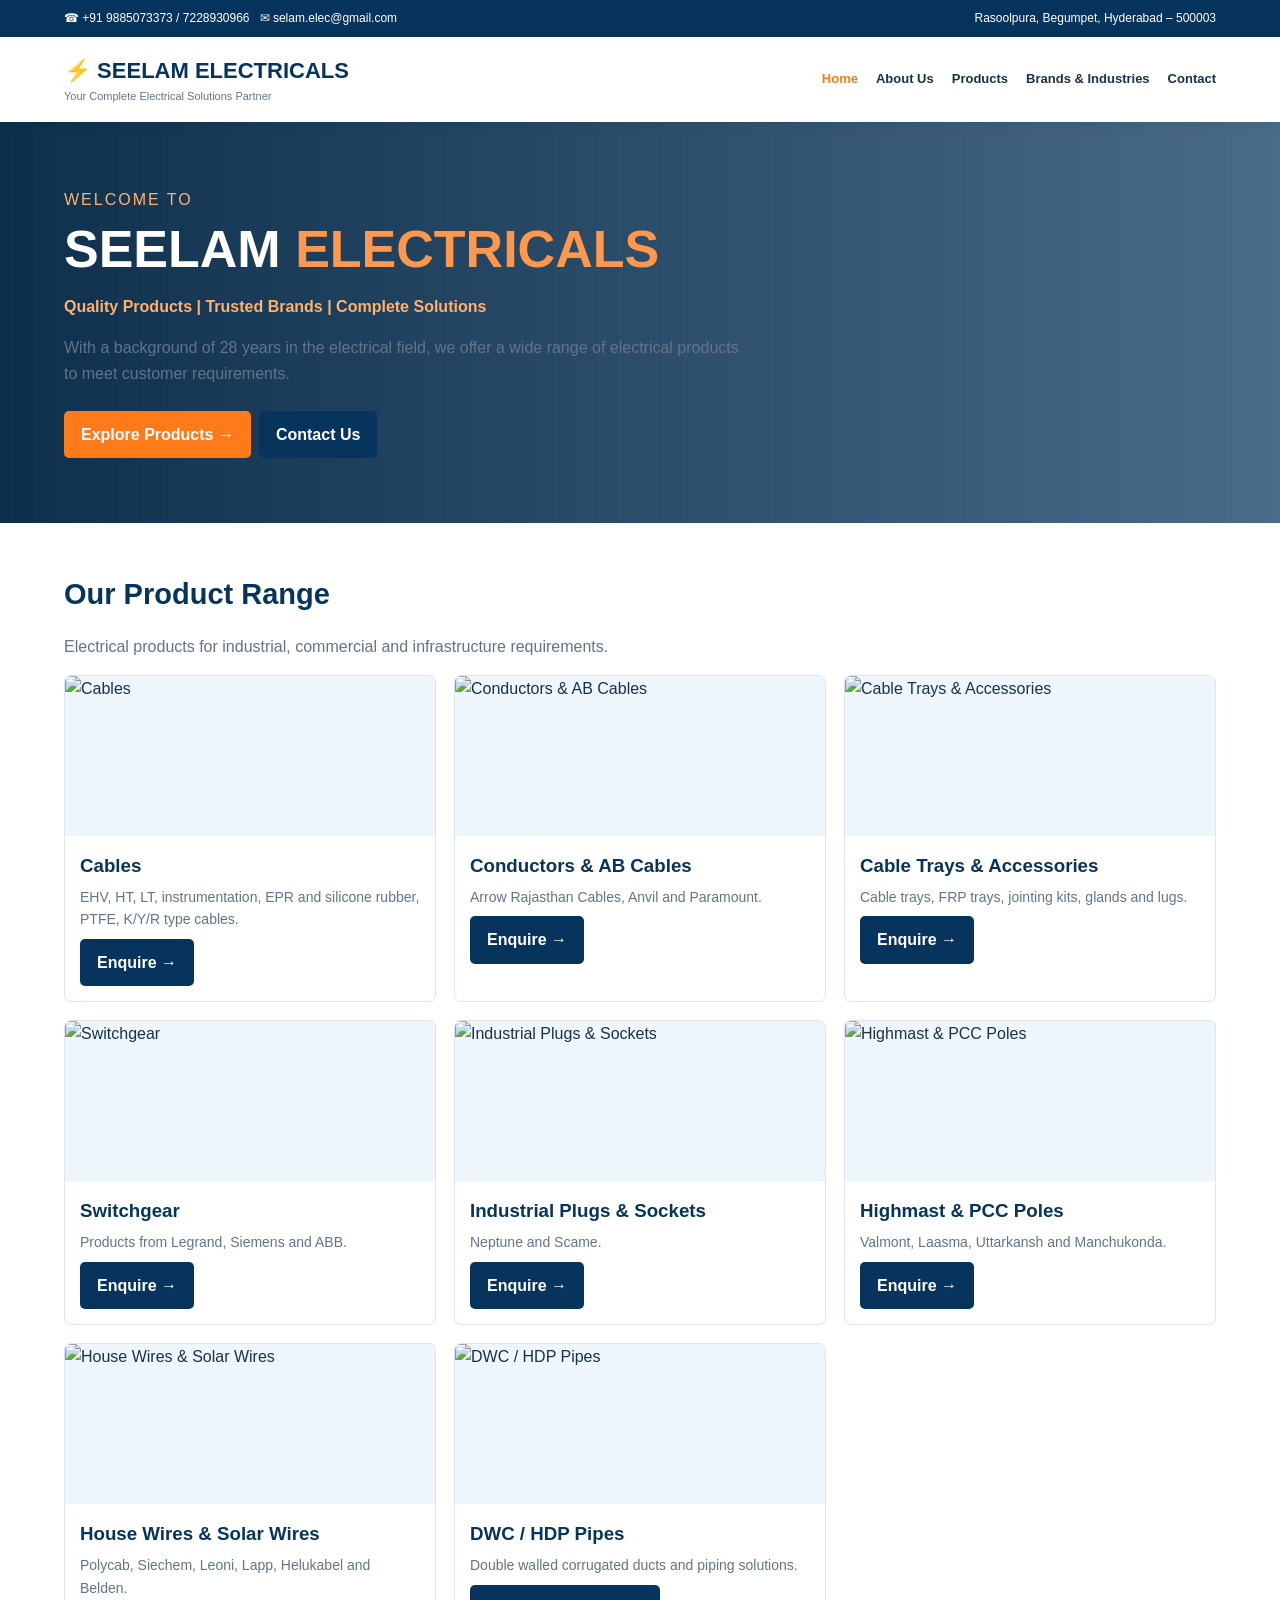
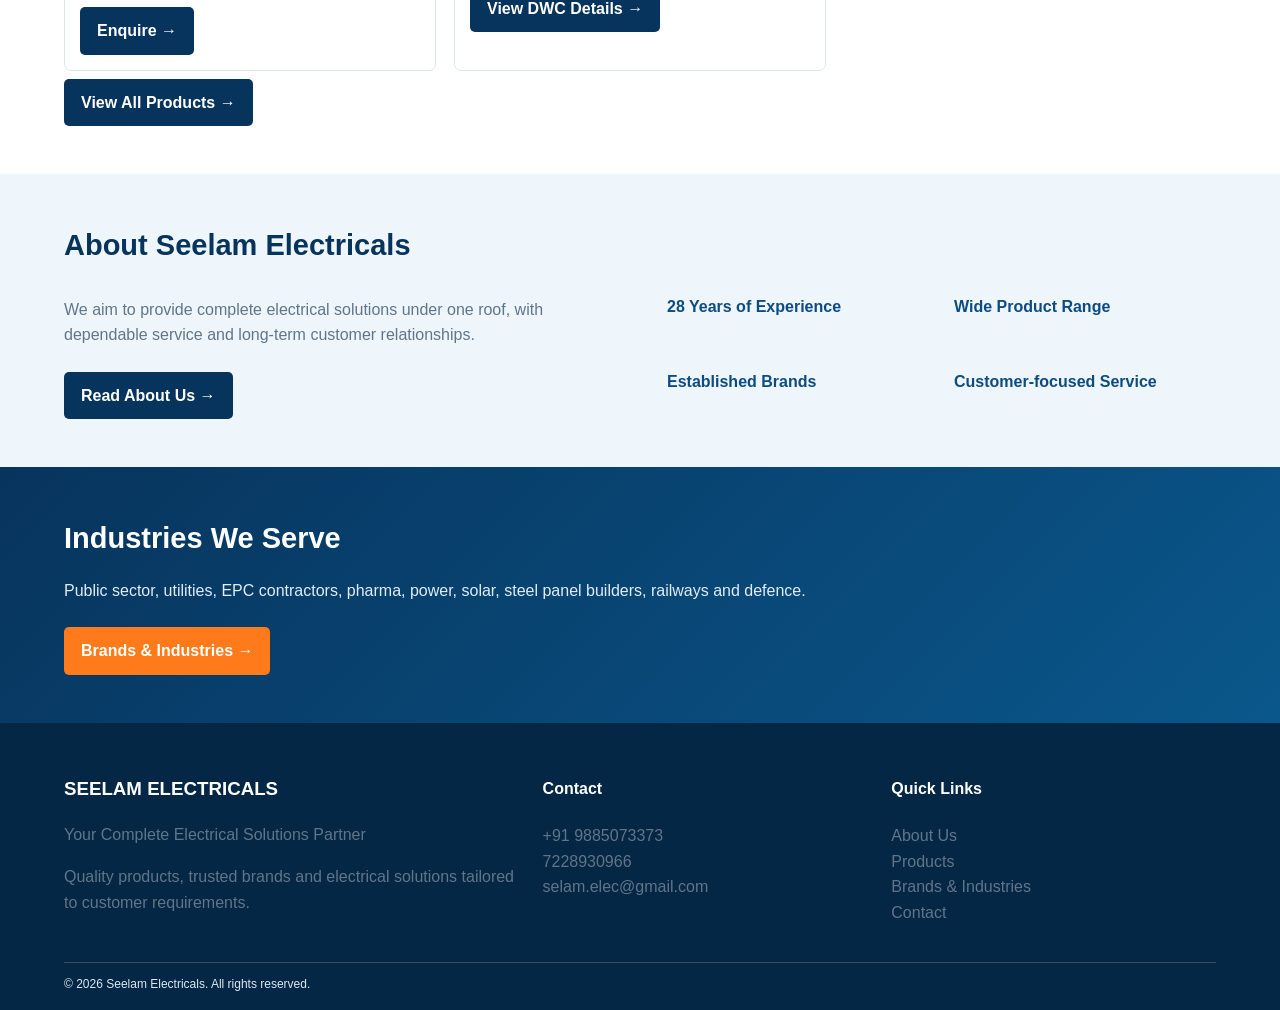
==== index.html @ 723143a2 "Add files via upload" ====
<!doctype html><html lang="en"><head><meta charset="utf-8"><meta name="viewport" content="width=device-width,initial-scale=1"><meta name="description" content="Seelam Electricals Hyderabad electrical products and solutions"><title>Seelam Electricals | Home</title><link rel="stylesheet" href="style.css"></head><body><div class="top"><span>☎ <a href="tel:+919885073373">+91 9885073373</a> / <a href="tel:+917228930966">7228930966</a> &nbsp; ✉ <a href="mailto:selam.elec@gmail.com">selam.elec@gmail.com</a></span><span>Rasoolpura, Begumpet, Hyderabad – 500003</span></div><header class="nav"><a class="logo" href="index.html">⚡ SEELAM ELECTRICALS<small>Your Complete Electrical Solutions Partner</small></a><button class="menu" onclick="document.querySelector('.navlinks').classList.toggle('open')">Menu ☰</button><nav class="navlinks"><a class="active" href="index.html">Home</a><a class="" href="about.html">About Us</a><a class="" href="products.html">Products</a><a class="" href="brands-industries.html">Brands & Industries</a><a class="" href="contact.html">Contact</a></nav></header><main><section class="hero"><div class="eyebrow">Welcome to</div><h1>SEELAM <span>ELECTRICALS</span></h1><p style="color:#ffb16e;font-weight:bold">Quality Products | Trusted Brands | Complete Solutions</p><p>With a background of 28 years in the electrical field, we offer a wide range of electrical products to meet customer requirements.</p><a class="btn" href="products.html">Explore Products →</a><a class="btn blue" href="contact.html">Contact Us</a></section><section><h2>Our Product Range</h2><p>Electrical products for industrial, commercial and infrastructure requirements.</p><div class="grid"><article class="card"><img loading="lazy" src="https://images.unsplash.com/photo-1558618666-fcd25c85cd64?auto=format&fit=crop&w=700&q=80" alt="Cables"><div><h3>Cables</h3><p>EHV, HT, LT, instrumentation, EPR and silicone rubber, PTFE, K/Y/R type cables.</p><a class="btn blue" href="#dwc" >Enquire →</a></div></article><article class="card"><img loading="lazy" src="https://images.unsplash.com/photo-1509391366360-2e959784a276?auto=format&fit=crop&w=700&q=80" alt="Conductors & AB Cables"><div><h3>Conductors & AB Cables</h3><p>Arrow Rajasthan Cables, Anvil and Paramount.</p><a class="btn blue" href="#dwc" >Enquire →</a></div></article><article class="card"><img loading="lazy" src="https://images.unsplash.com/photo-1581092921461-eab62e97a780?auto=format&fit=crop&w=700&q=80" alt="Cable Trays & Accessories"><div><h3>Cable Trays & Accessories</h3><p>Cable trays, FRP trays, jointing kits, glands and lugs.</p><a class="btn blue" href="#dwc" >Enquire →</a></div></article><article class="card"><img loading="lazy" src="https://images.unsplash.com/photo-1581092160562-40aa08e78837?auto=format&fit=crop&w=700&q=80" alt="Switchgear"><div><h3>Switchgear</h3><p>Products from Legrand, Siemens and ABB.</p><a class="btn blue" href="#dwc" >Enquire →</a></div></article><article class="card"><img loading="lazy" src="https://images.unsplash.com/photo-1517420704952-d9f39e95b43e?auto=format&fit=crop&w=700&q=80" alt="Industrial Plugs & Sockets"><div><h3>Industrial Plugs & Sockets</h3><p>Neptune and Scame.</p><a class="btn blue" href="#dwc" >Enquire →</a></div></article><article class="card"><img loading="lazy" src="https://images.unsplash.com/photo-1497435334941-8c899ee9e8e9?auto=format&fit=crop&w=700&q=80" alt="Highmast & PCC Poles"><div><h3>Highmast & PCC Poles</h3><p>Valmont, Laasma, Uttarkansh and Manchukonda.</p><a class="btn blue" href="#dwc" >Enquire →</a></div></article><article class="card"><img loading="lazy" src="https://images.unsplash.com/photo-1558618047-3c8c76ca7d13?auto=format&fit=crop&w=700&q=80" alt="House Wires & Solar Wires"><div><h3>House Wires & Solar Wires</h3><p>Polycab, Siechem, Leoni, Lapp, Helukabel and Belden.</p><a class="btn blue" href="#dwc" >Enquire →</a></div></article><article class="card"><img loading="lazy" src="assets/dwc-pipe-flyer.jpeg" alt="DWC / HDP Pipes"><div><h3>DWC / HDP Pipes</h3><p>Double walled corrugated ducts and piping solutions.</p><a class="btn blue" href="#dwc" >View DWC Details →</a></div></article></div><a class="btn blue" href="products.html">View All Products →</a></section><section class="pale"><h2>About Seelam Electricals</h2><div class="two"><div><p>We aim to provide complete electrical solutions under one roof, with dependable service and long-term customer relationships.</p><a class="btn blue" href="about.html">Read About Us →</a></div><div class="featuregrid"><div class="feature">28 Years of Experience</div><div class="feature">Wide Product Range</div><div class="feature">Established Brands</div><div class="feature">Customer-focused Service</div></div></div></section><section class="dark"><h2>Industries We Serve</h2><p style="color:#e1edf7">Public sector, utilities, EPC contractors, pharma, power, solar, steel panel builders, railways and defence.</p><a class="btn" href="brands-industries.html">Brands & Industries →</a></section></main><footer><div class="footgrid"><div><h3>SEELAM ELECTRICALS</h3><p>Your Complete Electrical Solutions Partner</p><p>Quality products, trusted brands and electrical solutions tailored to customer requirements.</p></div><div><h4>Contact</h4><p><a href="tel:+919885073373">+91 9885073373</a><br><a href="tel:+917228930966">7228930966</a><br><a href="mailto:selam.elec@gmail.com">selam.elec@gmail.com</a></p></div><div><h4>Quick Links</h4><p><a href="about.html">About Us</a><br><a href="products.html">Products</a><br><a href="brands-industries.html">Brands & Industries</a><br><a href="contact.html">Contact</a></p></div></div><div class="copyright">© <span id="year"></span> Seelam Electricals. All rights reserved.</div></footer><script>document.getElementById('year').textContent=new Date().getFullYear();</script></body></html>
---- style.css ----
:root{--navy:#07345d;--blue:#0d4c83;--orange:#ff7a1a;--ink:#17324d;--muted:#61758a;--pale:#eef5fb;--line:#dbe6f0}
*{box-sizing:border-box}html{scroll-behavior:smooth}body{margin:0;font:16px/1.6 Arial,sans-serif;color:var(--ink)}a{color:inherit;text-decoration:none}.top{background:var(--navy);color:white;padding:9px 5%;font-size:12px;display:flex;justify-content:space-between;gap:10px;flex-wrap:wrap}.top a{color:white}.nav{display:flex;align-items:center;justify-content:space-between;gap:20px;padding:16px 5%;position:sticky;top:0;background:white;box-shadow:0 2px 12px #0001;z-index:5}.logo{color:var(--navy);font-size:22px;font-weight:bold}.logo small{display:block;font-size:11px;color:var(--muted);font-weight:normal}.navlinks{display:flex;gap:18px;font-size:13px;font-weight:bold}.navlinks a:hover,.navlinks .active{color:var(--orange)}.menu{display:none}.hero{padding:65px 5%;color:white;background:linear-gradient(90deg,#032744f5,#07345dba),url('https://images.unsplash.com/photo-1473341304170-971ysts?auto=format&fit=crop&w=1600&q=80') center/cover}.hero h1{font-size:clamp(34px,5vw,52px);line-height:1.1;margin:8px 0}.hero h1 span{color:#ff984d}.hero p{max-width:680px}.eyebrow{color:#ffb16e;letter-spacing:2px;text-transform:uppercase}.btn{display:inline-block;background:var(--orange);color:white;padding:11px 17px;border-radius:5px;font-weight:bold;margin:8px 8px 0 0;border:0;cursor:pointer}.btn.blue{background:var(--navy)}section{padding:48px 5%}h2{color:var(--navy);font-size:29px;margin:0 0 12px}.muted,p{color:var(--muted)}.grid{display:grid;grid-template-columns:repeat(3,minmax(0,1fr));gap:18px}.card{border:1px solid var(--line);border-radius:7px;overflow:hidden}.card img{width:100%;height:160px;object-fit:cover;display:block;background:var(--pale)}.card div{padding:15px}.card h3{margin:0 0 5px;color:var(--navy)}.card p{font-size:14px;margin:0}.pale{background:var(--pale)}.brands{display:grid;grid-template-columns:repeat(5,1fr);gap:12px}.chip{background:white;border:1px solid var(--line);padding:15px 7px;text-align:center;font-weight:bold;color:var(--blue);border-radius:5px}.two{display:grid;grid-template-columns:1fr 1fr;gap:28px}.panel{background:var(--pale);padding:24px;border-radius:8px}.featuregrid{display:grid;grid-template-columns:repeat(2,1fr);gap:12px}.feature{padding:13px;background:var(--pale);border-radius:5px;font-weight:bold;color:var(--blue)}.dark{background:linear-gradient(135deg,var(--navy),#0a578b);color:white}.dark h2{color:white}.dark .card{padding:20px;background:#ffffff0b;border-color:#ffffff38}.dark .card h3{color:#ffb16e}.dark .card p{color:#e1edf7}.contact{display:grid;grid-template-columns:1fr 1fr;gap:28px}.contactrow{margin:15px 0}.contactrow strong{display:block;color:var(--navy)}.form{display:grid;gap:12px}.form input,.form textarea{font:inherit;padding:12px;border:1px solid var(--line);border-radius:5px;width:100%}.form textarea{min-height:120px}.flyer{max-width:100%;width:620px;display:block;margin:auto;border:1px solid var(--line)}table{border-collapse:collapse;width:100%}td,th{text-align:left;padding:9px;border-bottom:1px solid var(--line)}th{background:var(--pale);color:var(--navy)}footer{background:#032744;color:#dce8f2;padding:32px 5% 16px}footer h3,footer h4{color:white}footer a:hover{color:#ffb16e}.footgrid{display:grid;grid-template-columns:1.4fr 1fr 1fr;gap:24px}.copyright{border-top:1px solid #ffffff30;margin-top:20px;padding-top:12px;font-size:12px}
@media(max-width:850px){.grid{grid-template-columns:repeat(2,1fr)}.brands{grid-template-columns:repeat(3,1fr)}}
@media(max-width:650px){.nav{flex-wrap:wrap}.menu{display:block;background:var(--navy);color:white;padding:8px;border:0;border-radius:4px}.navlinks{display:none;width:100%;flex-direction:column}.navlinks.open{display:flex}.grid,.two,.contact,.footgrid{grid-template-columns:1fr}.brands{grid-template-columns:repeat(2,1fr)}.hero{padding:45px 5%}section{padding:36px 5%}}
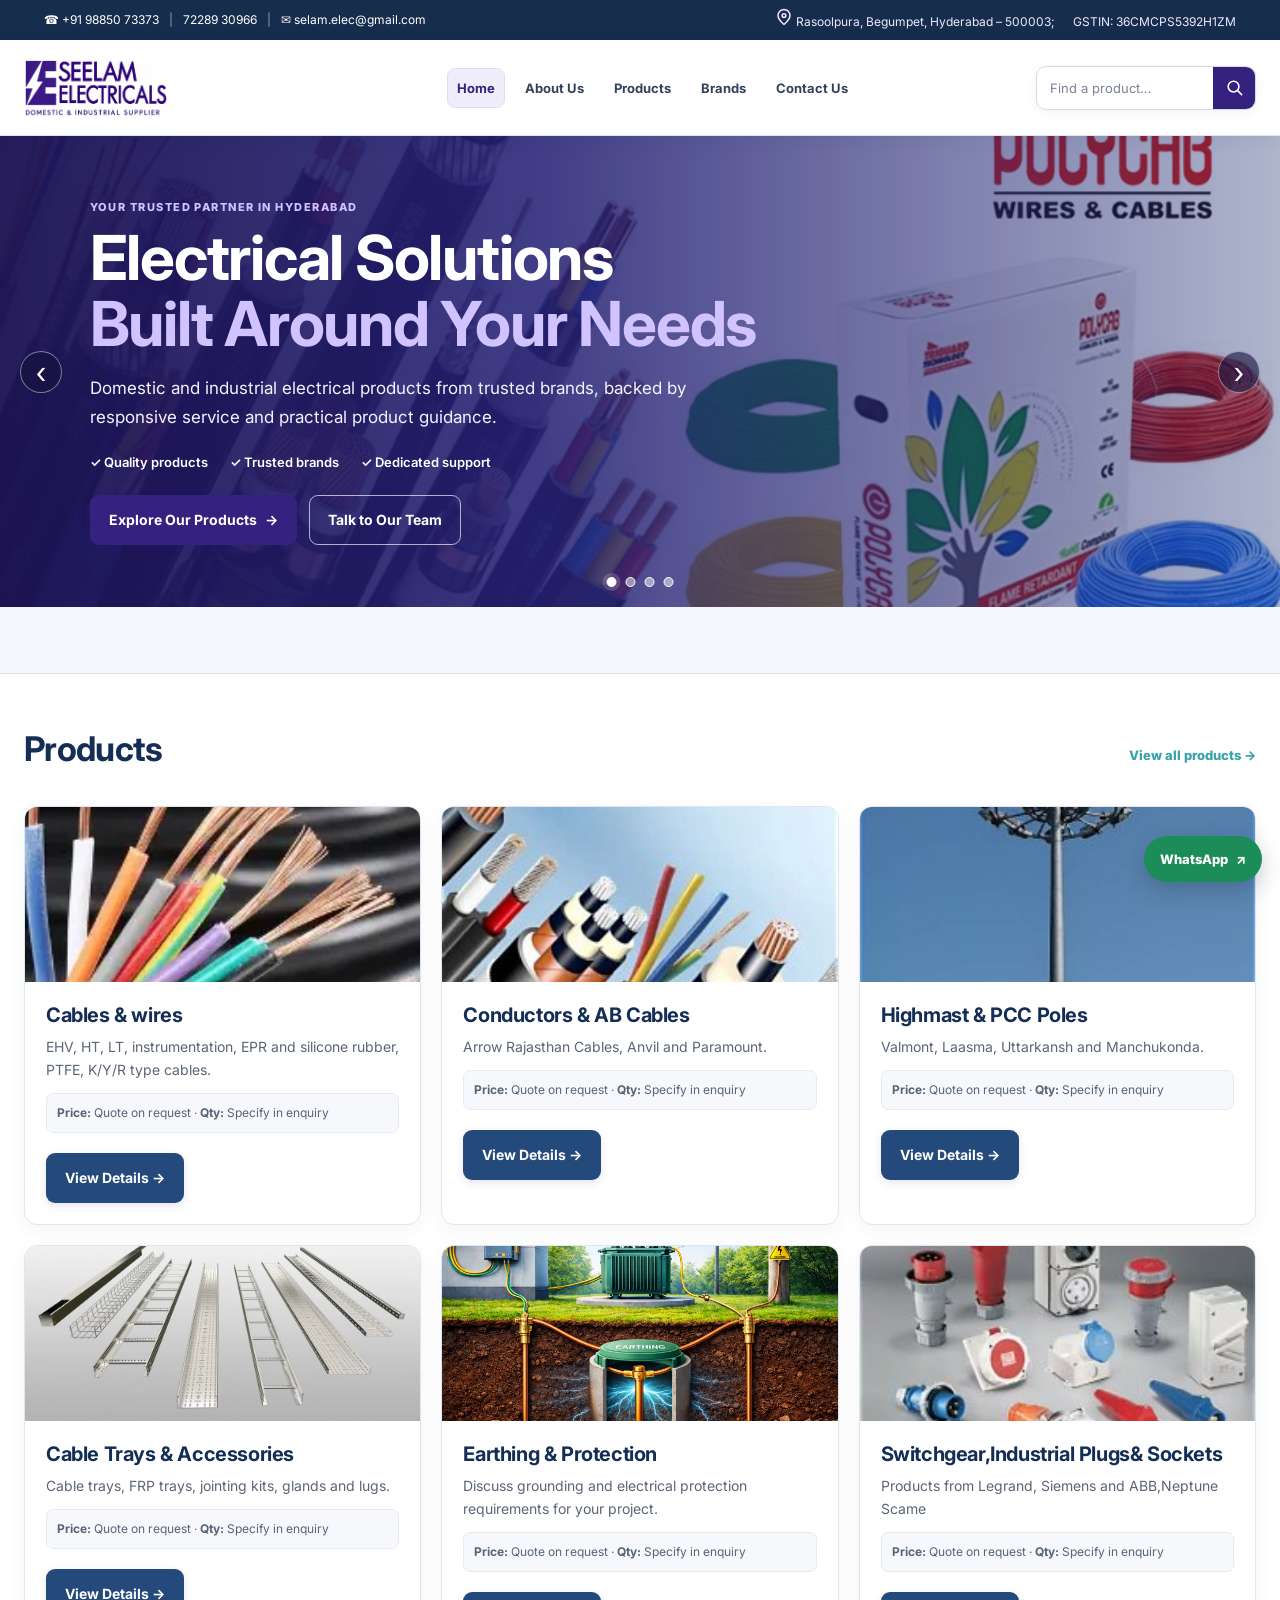
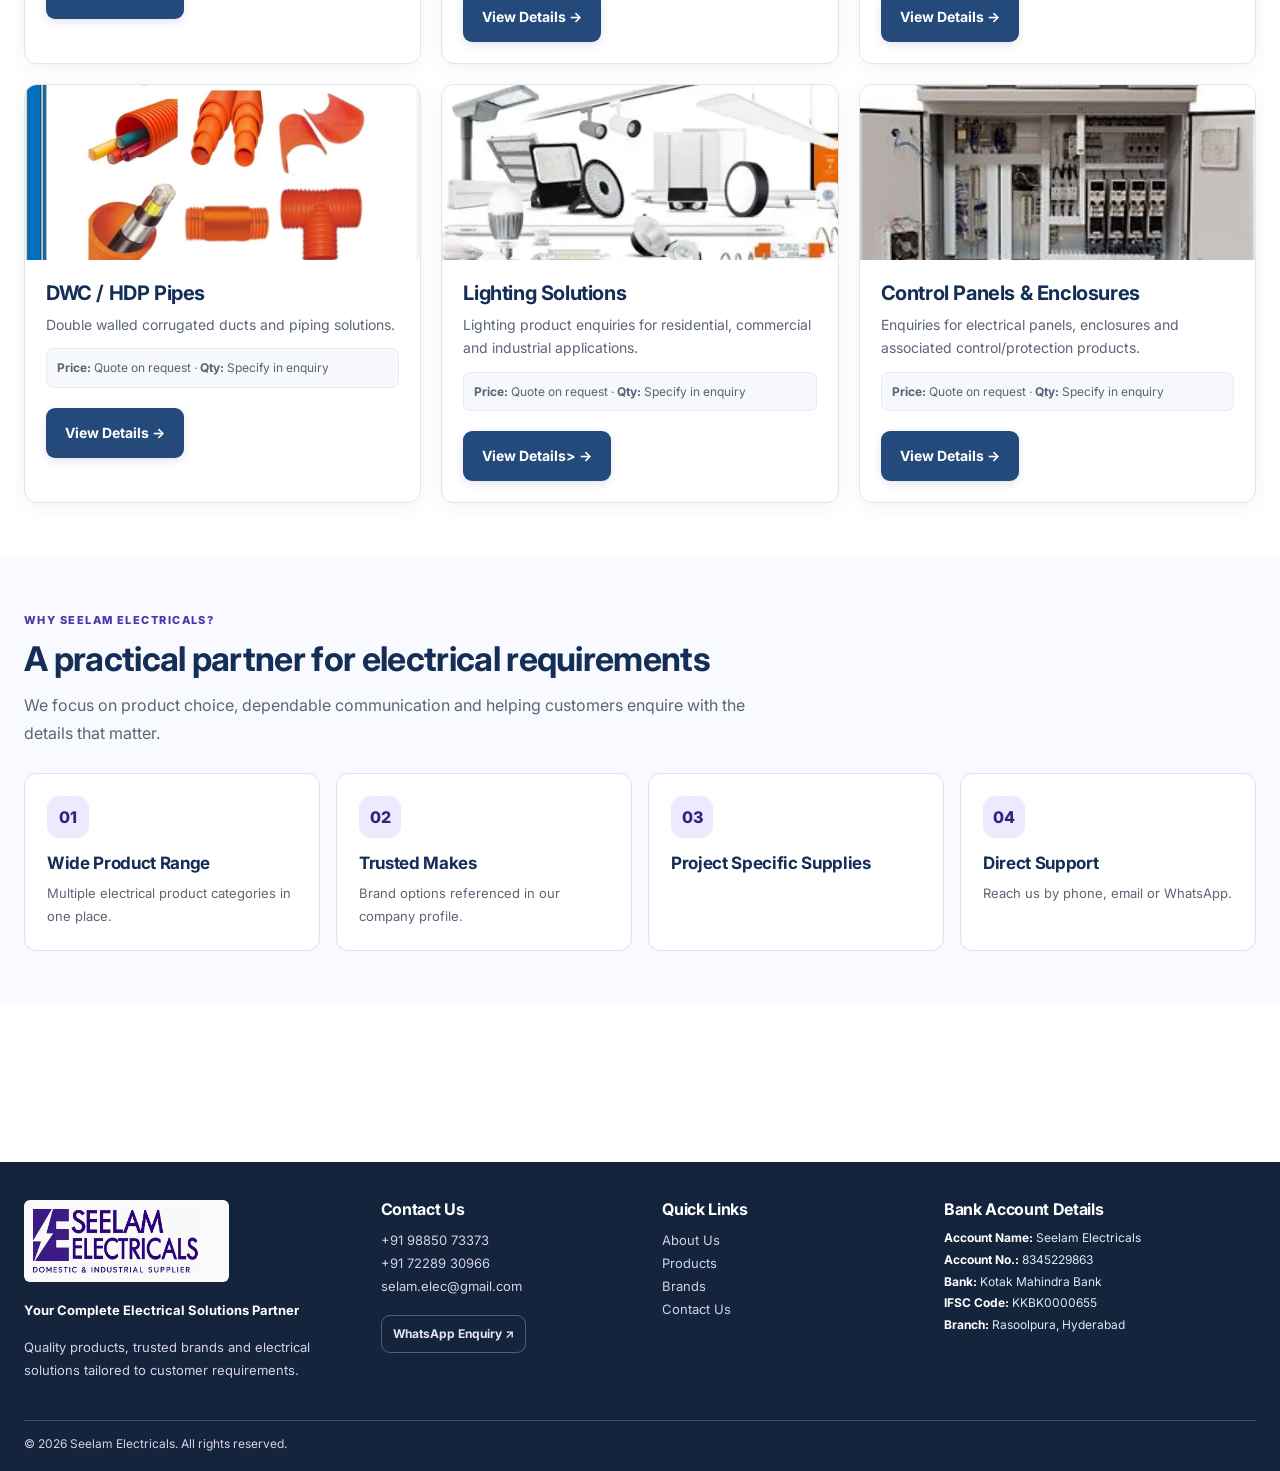
==== commit b90d98aa: "Add files via upload" ====
--- a/index.html
+++ b/index.html
@@ -1 +1,964 @@
-<!doctype html><html lang="en"><head><meta charset="utf-8"><meta name="viewport" content="width=device-width,initial-scale=1"><meta name="description" content="Seelam Electricals Hyderabad electrical products and solutions"><title>Seelam Electricals | Home</title><link rel="stylesheet" href="style.css"></head><body><div class="top"><span>☎ <a href="tel:+919885073373">+91 9885073373</a> / <a href="tel:+917228930966">7228930966</a> &nbsp; ✉ <a href="mailto:selam.elec@gmail.com">selam.elec@gmail.com</a></span><span>Rasoolpura, Begumpet, Hyderabad – 500003</span></div><header class="nav"><a class="logo" href="index.html">⚡ SEELAM ELECTRICALS<small>Your Complete Electrical Solutions Partner</small></a><button class="menu" onclick="document.querySelector('.navlinks').classList.toggle('open')">Menu ☰</button><nav class="navlinks"><a class="active" href="index.html">Home</a><a class="" href="about.html">About Us</a><a class="" href="products.html">Products</a><a class="" href="brands-industries.html">Brands & Industries</a><a class="" href="contact.html">Contact</a></nav></header><main><section class="hero"><div class="eyebrow">Welcome to</div><h1>SEELAM <span>ELECTRICALS</span></h1><p style="color:#ffb16e;font-weight:bold">Quality Products | Trusted Brands | Complete Solutions</p><p>With a background of 28 years in the electrical field, we offer a wide range of electrical products to meet customer requirements.</p><a class="btn" href="products.html">Explore Products →</a><a class="btn blue" href="contact.html">Contact Us</a></section><section><h2>Our Product Range</h2><p>Electrical products for industrial, commercial and infrastructure requirements.</p><div class="grid"><article class="card"><img loading="lazy" src="https://images.unsplash.com/photo-1558618666-fcd25c85cd64?auto=format&fit=crop&w=700&q=80" alt="Cables"><div><h3>Cables</h3><p>EHV, HT, LT, instrumentation, EPR and silicone rubber, PTFE, K/Y/R type cables.</p><a class="btn blue" href="#dwc" >Enquire →</a></div></article><article class="card"><img loading="lazy" src="https://images.unsplash.com/photo-1509391366360-2e959784a276?auto=format&fit=crop&w=700&q=80" alt="Conductors & AB Cables"><div><h3>Conductors & AB Cables</h3><p>Arrow Rajasthan Cables, Anvil and Paramount.</p><a class="btn blue" href="#dwc" >Enquire →</a></div></article><article class="card"><img loading="lazy" src="https://images.unsplash.com/photo-1581092921461-eab62e97a780?auto=format&fit=crop&w=700&q=80" alt="Cable Trays & Accessories"><div><h3>Cable Trays & Accessories</h3><p>Cable trays, FRP trays, jointing kits, glands and lugs.</p><a class="btn blue" href="#dwc" >Enquire →</a></div></article><article class="card"><img loading="lazy" src="https://images.unsplash.com/photo-1581092160562-40aa08e78837?auto=format&fit=crop&w=700&q=80" alt="Switchgear"><div><h3>Switchgear</h3><p>Products from Legrand, Siemens and ABB.</p><a class="btn blue" href="#dwc" >Enquire →</a></div></article><article class="card"><img loading="lazy" src="https://images.unsplash.com/photo-1517420704952-d9f39e95b43e?auto=format&fit=crop&w=700&q=80" alt="Industrial Plugs & Sockets"><div><h3>Industrial Plugs & Sockets</h3><p>Neptune and Scame.</p><a class="btn blue" href="#dwc" >Enquire →</a></div></article><article class="card"><img loading="lazy" src="https://images.unsplash.com/photo-1497435334941-8c899ee9e8e9?auto=format&fit=crop&w=700&q=80" alt="Highmast & PCC Poles"><div><h3>Highmast & PCC Poles</h3><p>Valmont, Laasma, Uttarkansh and Manchukonda.</p><a class="btn blue" href="#dwc" >Enquire →</a></div></article><article class="card"><img loading="lazy" src="https://images.unsplash.com/photo-1558618047-3c8c76ca7d13?auto=format&fit=crop&w=700&q=80" alt="House Wires & Solar Wires"><div><h3>House Wires & Solar Wires</h3><p>Polycab, Siechem, Leoni, Lapp, Helukabel and Belden.</p><a class="btn blue" href="#dwc" >Enquire →</a></div></article><article class="card"><img loading="lazy" src="assets/dwc-pipe-flyer.jpeg" alt="DWC / HDP Pipes"><div><h3>DWC / HDP Pipes</h3><p>Double walled corrugated ducts and piping solutions.</p><a class="btn blue" href="#dwc" >View DWC Details →</a></div></article></div><a class="btn blue" href="products.html">View All Products →</a></section><section class="pale"><h2>About Seelam Electricals</h2><div class="two"><div><p>We aim to provide complete electrical solutions under one roof, with dependable service and long-term customer relationships.</p><a class="btn blue" href="about.html">Read About Us →</a></div><div class="featuregrid"><div class="feature">28 Years of Experience</div><div class="feature">Wide Product Range</div><div class="feature">Established Brands</div><div class="feature">Customer-focused Service</div></div></div></section><section class="dark"><h2>Industries We Serve</h2><p style="color:#e1edf7">Public sector, utilities, EPC contractors, pharma, power, solar, steel panel builders, railways and defence.</p><a class="btn" href="brands-industries.html">Brands & Industries →</a></section></main><footer><div class="footgrid"><div><h3>SEELAM ELECTRICALS</h3><p>Your Complete Electrical Solutions Partner</p><p>Quality products, trusted brands and electrical solutions tailored to customer requirements.</p></div><div><h4>Contact</h4><p><a href="tel:+919885073373">+91 9885073373</a><br><a href="tel:+917228930966">7228930966</a><br><a href="mailto:selam.elec@gmail.com">selam.elec@gmail.com</a></p></div><div><h4>Quick Links</h4><p><a href="about.html">About Us</a><br><a href="products.html">Products</a><br><a href="brands-industries.html">Brands & Industries</a><br><a href="contact.html">Contact</a></p></div></div><div class="copyright">© <span id="year"></span> Seelam Electricals. All rights reserved.</div></footer><script>document.getElementById('year').textContent=new Date().getFullYear();</script></body></html>+
+<!DOCTYPE html>
+<html lang="en">
+<head>
+    <meta charset="utf-8">
+    <meta name="viewport" content="width=device-width, initial-scale=1">
+    <meta name="theme-color" content="#351b87">
+
+    <meta
+        name="description"
+        content="Seelam Electricals in Hyderabad supplies domestic and industrial electrical products, cables, switchgear, DWC ducts and trusted brands."
+    >
+
+    <title>Seelam Electricals | Domestic &amp; Industrial Electrical Solutions</title>
+
+    <link
+        rel="preload"
+        as="image"
+        href="electrical-solutions-hero.png"
+        fetchpriority="high"
+    >
+
+    <link rel="stylesheet" href="style.css">
+</head>
+
+<body>
+    <!-- Top Contact Bar -->
+    <div class="topbar">
+        <div class="topbar-inner">
+            <div class="top-contact">
+                <a
+                    href="tel:+919885073373"
+                    aria-label="Call Seelam Electricals at 9885073373"
+                >
+                    ☎ +91 98850 73373
+                </a>
+
+                <span class="top-separator">|</span>
+
+                <a
+                    href="tel:+917228930966"
+                    aria-label="Call Seelam Electricals at 7228930966"
+                >
+                    72289 30966
+                </a>
+
+                <span class="top-separator">|</span>
+
+                <a href="mailto:selam.elec@gmail.com">
+                    ✉ selam.elec@gmail.com
+                </a>
+            </div>
+
+            <div class="top-location">
+                <svg
+                    xmlns="http://www.w3.org/2000/svg"
+                    width="18"
+                    height="18"
+                    viewBox="0 0 24 24"
+                    fill="none"
+                    stroke="currentColor"
+                    stroke-width="2"
+                    stroke-linecap="round"
+                    stroke-linejoin="round"
+                    aria-hidden="true"
+                >
+                    <path d="M20 10c0 5-8 12-8 12S4 15 4 10a8 8 0 1 1 16 0Z"></path>
+                    <circle cx="12" cy="10" r="2.5"></circle>
+                </svg>
+
+                <span>
+                Rasoolpura, Begumpet, Hyderabad – 500003;&nbsp;&nbsp;&nbsp;&nbsp;&nbsp;&nbsp;GSTIN: 36CMCPS5392H1ZM     
+                
+            </div>
+        </div>
+    </div>
+
+    <!-- Header and Navigation -->
+    <header class="site-header">
+        <a
+            class="logo"
+            href="index.html"
+            aria-label="Seelam Electricals home"
+        >
+            <img
+                src="seelam-electricals-logo.webp"
+                alt="Seelam Electricals — Domestic & Industrial Supplier"
+            >
+        </a>
+
+        <button
+            class="menu-toggle"
+            type="button"
+            aria-expanded="false"
+            aria-controls="primary-nav"
+        >
+            Menu
+            <span aria-hidden="true">☰</span>
+        </button>
+
+        <nav
+            class="navlinks"
+            id="primary-nav"
+            aria-label="Main navigation"
+        >
+            <a
+                href="index.html"
+                data-page="index.html"
+                class="active"
+                aria-current="page"
+            >
+                Home
+            </a>
+            <a href="about.html" data-page="about.html">
+                About Us
+            </a>
+
+            <a href="products.html" data-page="products.html">
+                Products
+            </a>
+
+            <a
+                href="brands-industries.html"
+                data-page="brands-industries.html"
+            >
+                Brands
+            </a>
+
+                     
+
+            <a
+                href="contact.html"
+                data-page="contact.html"
+            
+                >
+                Contact Us
+            </a>
+        </nav>
+
+        <!-- Product Search -->
+        <form
+            class="site-search"
+            action="products.html"
+            method="get"
+            role="search"
+        >
+            <label class="sr-only" for="site-product-search">
+                Search products
+            </label>
+
+            <input
+                id="site-product-search"
+                type="search"
+                name="q"
+                placeholder="Find a product…"
+                autocomplete="off"
+                list="product-search-suggestions"
+                enterkeyhint="search"
+            >
+
+            <button type="submit" aria-label="Search products">
+                <svg
+                    viewBox="0 0 24 24"
+                    aria-hidden="true"
+                    focusable="false"
+                >
+                    <circle cx="10.8" cy="10.8" r="6.8"></circle>
+                    <path d="m16 16 5 5"></path>
+                </svg>
+            </button>
+        </form>
+    </header>
+
+    <!-- Product Search Suggestions -->
+    <datalist id="product-search-suggestions">
+        <option value="Cables and wires">
+        <option value="Conductors and AB cables">
+        <option value="Lugs&Glands">    
+        <option value="Highmast and PCC poles">
+        <option value="Cable trays and accessories">
+        <option value="Earthing Protection/GI">
+        <option value="Fire-survival cables">
+        <option value="Switchgear/Industrial plugs and sockets">
+        <option value="DWC pipes/HDP Pipe and ducts">
+        <option value="Lighting solutions/Flame Proof">
+        
+    </datalist>
+
+    <main>
+        <!-- Hero Carousel -->
+        <section
+            class="home-carousel"
+            aria-label="Featured electrical solutions"
+        >
+            <article
+                class="slide active"
+                style="--slide-image: url('wires-and-cables-polycab.png?auto=format&fit=crop&w=1900&q=85')"
+                aria-hidden="false"
+            >
+                <div class="slide-shade"></div>
+
+                <div class="slide-content">
+                    <span class="eyebrow">
+                        Your trusted partner in Hyderabad
+                    </span>
+
+                    <h1>
+                        Electrical Solutions<br>
+                        <span>Built Around Your Needs</span>
+                    </h1>
+
+                    <p>
+                        Domestic and industrial electrical products from
+                        trusted brands, backed by responsive service and
+                        practical product guidance.
+                    </p>
+
+                    <div class="hero-points">
+                        <span>✓ Quality products</span>
+                        <span>✓ Trusted brands</span>
+                        <span>✓ Dedicated support</span>
+                    </div>
+
+                    <a class="btn" href="products.html">
+                        Explore Our Products
+                        <span aria-hidden="true">→</span>
+                    </a>
+
+                    <a class="btn btn-outline" href="contact.html">
+                        Talk to Our Team
+                    </a>
+                </div>
+            </article>
+
+            <article
+                class="slide"
+                style="--slide-image: url('Power-Cable.png?auto=format&fit=crop&w=1900&q=85')"
+                aria-hidden="true"
+            >
+                <div class="slide-shade"></div>
+
+                <div class="slide-content">
+                    <span class="eyebrow">
+                        Powering projects with the right products
+                    </span>
+
+                    <h2>
+                        From Cables to<br>
+                        <span>Switchgear & Accessories</span>
+                    </h2>
+
+                    <p>
+                        Explore electrical product categories for
+                        contractors, industries, panel builders and
+                        infrastructure requirements.
+                    </p>
+
+                    <div class="hero-points">
+                        <span>✓ Broad product range</span>
+                        <span>✓ Multiple leading makes</span>
+                        <span>✓ Enquiry-led support</span>
+                    </div>
+
+                    <a class="btn" href="products.html">
+                        Browse Product Categories
+                        <span aria-hidden="true">→</span>
+                    </a>
+                </div>
+            </article>
+
+            <article
+                class="slide"
+                style="--slide-image: url('Industrial-Cables.png?auto=format&fit=crop&w=1900&q=85')"
+                aria-hidden="true"
+            >
+                <div class="slide-shade"></div>
+
+                <div class="slide-content">
+                    <span class="eyebrow">
+                        A dependable sourcing partner
+                    </span>
+
+                    <h2>
+                        Electrical Products<br>
+                        <span>For Work That Matters</span>
+                    </h2>
+
+                   
+                    <div class="hero-points">
+                        <span>✓ Product enquiries</span>
+                        <span>✓ Catalogue access</span>
+                        <span>✓ Direct contact</span>
+                    </div>
+
+                    <a class="btn" href="contact.html">
+                        Request an Enquiry
+                        <span aria-hidden="true">→</span>
+                    </a>
+                </div>
+            </article>
+
+            <article
+                class="slide image-slide"            
+                style="--slide-image: url('electrical-solutions-hero.png?auto=format&fit=crop&w=1900&q=85')"
+                aria-hidden="true"
+                aria-label="Electrical solutions from leading brands"
+            >
+                <div class="slide-shade"></div>
+
+                
+            </article>
+
+            <button
+                class="carousel-arrow prev"
+                type="button"
+                aria-label="Previous slide"
+            >
+                ‹
+            </button>
+
+            <button
+                class="carousel-arrow next"
+                type="button"
+                aria-label="Next slide"
+            >
+                ›
+            </button>
+
+            <div
+                class="carousel-dots"
+                role="group"
+                aria-label="Choose a featured slide"
+            >
+                <button
+                    class="dot active"
+                    type="button"
+                    aria-label="Show slide 1"
+                    aria-pressed="true"
+                ></button>
+
+                <button
+                    class="dot"
+                    type="button"
+                    aria-label="Show slide 2"
+                    aria-pressed="false"
+                ></button>
+
+                <button
+                    class="dot"
+                    type="button"
+                    aria-label="Show slide 3"
+                    aria-pressed="false"
+                ></button>
+
+                <button
+                    class="dot"
+                    type="button"
+                    aria-label="Show slide 4"
+                    aria-pressed="false"
+                ></button>
+            </div>
+        </section>
+
+        <!-- Trusted Brands -->
+        <section
+            class="trust-strip"
+            aria-label="Our trusted brands"
+        >
+            <div class="trust-intro">
+                
+            </div>
+        </section>
+
+        <!-- Product Categories -->
+        <section class="home-products">
+            <div class="section-heading">
+                <div>
+                   
+
+                    <h2> Products</h2>
+
+                    
+                </div>
+
+                <a class="text-link" href="products.html">
+                    View all products →
+                </a>
+            </div>
+            <div
+                class="grid searchable-products"
+                id="product-categories">
+        
+        
+            <article
+                    class="card searchable-item"
+                    data-search="cables wires EHV HT LT instrumentation EPR silicone rubber PTFE K Y R type"
+                >
+                    <img
+                        loading="lazy"
+                        src="cable-wire.png"
+                        alt="Cables"
+                    >
+
+                    <div>
+                        <h3>Cables &amp; wires</h3>
+
+                        <p>
+                            EHV, HT, LT, instrumentation, EPR and silicone
+                            rubber, PTFE, K/Y/R type cables.
+                        </p>
+
+                        <p class="price-note">
+                            <strong>Price:</strong> Quote on request ·
+                            <strong>Qty:</strong> Specify in enquiry
+                        </p>
+
+                        <a
+                            class="btn blue"
+                            href="products.html"
+                        >
+                            View Details →
+                        </a>
+                    </div>
+                </article>
+
+                <article
+                    class="card searchable-item"
+                    data-search="conductors AB cables arrow rajasthan anvil paramount"
+                >
+                    <img
+                        loading="lazy"
+                        src="conductor-abcable.png"
+                        alt="Conductors & AB Cables"
+                    >
+
+                    <div>
+                        <h3>Conductors & AB Cables</h3>
+
+                        <p>
+                            Arrow Rajasthan Cables, Anvil and Paramount.
+                        </p>
+
+                        <p class="price-note">
+                            <strong>Price:</strong> Quote on request ·
+                            <strong>Qty:</strong> Specify in enquiry
+                        </p>
+
+                        <a
+                            class="btn blue"
+                            href="products.html"
+                        >
+                            View Details →
+                        </a>
+                    </div>
+                </article>
+                <article
+                    class="card searchable-item"
+                    data-search="highmast PCC poles Valmont Laasma Uttarkansh Manchukonda"
+                >
+                    <img
+                        loading="lazy"
+                        src="highmast.png"
+                        alt="Highmast & PCC Poles"
+                    >
+
+                    <div>
+                        <h3>Highmast & PCC Poles</h3>
+
+                        <p>
+                            Valmont, Laasma, Uttarkansh and Manchukonda.
+                        </p>
+
+                        <p class="price-note">
+                            <strong>Price:</strong> Quote on request ·
+                            <strong>Qty:</strong> Specify in enquiry
+                        </p>
+
+                        <a
+                            class="btn blue"
+                            href="products.html"
+                        >
+                            View Details →
+                        </a>
+                    </div>
+                </article>
+                <article
+                    class="card searchable-item"
+                    data-search="cable trays accessories FRP jointing kits glands lugs"
+                >
+                    <img
+                        loading="lazy"
+                        src="cable-tray.png"
+                        alt="Cable Trays & Accessories"
+                    >
+
+                    <div>
+                        <h3>Cable Trays & Accessories</h3>
+
+                        <p>
+                            Cable trays, FRP trays, jointing kits,
+                            glands and lugs.
+                        </p>
+
+                        <p class="price-note">
+                            <strong>Price:</strong> Quote on request ·
+                            <strong>Qty:</strong> Specify in enquiry
+                        </p>
+
+                        <a
+                            class="btn blue"
+                            href="products.html"
+                        >
+                            View Details →
+                        </a>
+                    </div>
+                </article>
+                <article
+                    class="card searchable-item"
+                    data-search="earthing grounding lightning protection electrical accessories"
+                     >
+                      <img
+                        loading="lazy"
+                        src="Earthing.png"
+                        alt="Earthing"
+                        >
+                       
+                    <div>
+                        <h3>Earthing & Protection</h3>
+
+                        <p>
+                            Discuss grounding and electrical protection
+                            requirements for your project.
+                        </p>
+
+                        <p class="price-note">
+                            <strong>Price:</strong> Quote on request ·
+                            <strong>Qty:</strong> Specify in enquiry
+                        </p>
+
+                        <a
+                            class="btn blue"
+                            href="products.html?product=Earthing%20%26%20Protection"
+                        >
+                            View Details →
+                        </a>
+                    </div>
+                </article>
+
+                <article
+                    class="card searchable-item"
+                    data-search="switchgear legrand siemens ABB control protection"
+                >
+                    <img
+                        loading="lazy"
+                        src="industrialplug.png"
+                        alt="Switchgear"
+                    >
+
+                    <div>
+                        <h3>Switchgear,Industrial Plugs&amp; Sockets</h3>
+
+                        <p>
+                            Products from Legrand, Siemens and ABB,Neptune Scame
+                        </p>
+
+                        <p class="price-note">
+                            <strong>Price:</strong> Quote on request ·
+                            <strong>Qty:</strong> Specify in enquiry
+                        </p>
+
+                        <a
+                            class="btn blue"
+                            href="products.html?product=Switchgear"
+                        >
+                            View Details →
+                        </a>
+                    </div>
+                </article>
+                
+                <article
+                    class="card searchable-item"
+                    data-search="DWC HDP pipes ducts double walled corrugated"
+                >
+                    <img
+                        loading="lazy"
+                        src="dwc-pipe-flyer.webp"
+                        alt="DWC / HDP Pipes"
+                    >
+
+                    <div>
+                        <h3>DWC / HDP Pipes</h3>
+
+                        <p>
+                            Double walled corrugated ducts and piping
+                            solutions.
+                        </p>
+                        <p class="price-note">
+                            <strong>Price:</strong> Quote on request ·
+                            <strong>Qty:</strong> Specify in enquiry
+                        </p>
+                        <a class="btn blue" href="products.html">
+                            View Details →
+                        </a>
+                    </div>
+                </article>
+
+                <article
+                    class="card searchable-item"
+                    data-search="lighting solutions lamps LED lighting commercial residential industrial"
+                >
+                    <img
+                        loading="lazy"
+                        src="lighting.png"
+                        alt="Lighting Solutions"
+                    >
+
+                    <div>
+                        <h3>Lighting Solutions</h3>
+
+                        <p>
+                            Lighting product enquiries for residential,
+                            commercial and industrial applications.
+                        </p>
+
+                        <p class="price-note">
+                            <strong>Price:</strong> Quote on request ·
+                            <strong>Qty:</strong> Specify in enquiry
+                        </p>
+
+                        <a
+                            class="btn blue"
+                            href="products.html?product=Lighting%20Solutions"
+                        >
+                            View Details> →
+                        </a>
+                    </div>
+                </article>
+
+                <article
+                    class="card searchable-item"
+                    data-search="control panels electrical panels enclosure protection automation"
+                >
+                  <img
+                        loading="lazy"
+                        src="controlpanel.png"
+                        alt="Control panels"
+                    > 
+
+                    <div>
+                        <h3>Control Panels & Enclosures</h3>
+
+                        <p>
+                            Enquiries for electrical panels, enclosures
+                            and associated control/protection products.
+                        </p>
+
+                        <p class="price-note">
+                            <strong>Price:</strong> Quote on request ·
+                            <strong>Qty:</strong> Specify in enquiry
+                        </p>
+
+                        <a
+                            class="btn blue"
+                            href="products.html?product=Control%20Panels%20%26%20Enclosures"
+                        >
+                            View Details →
+                        </a>
+                    </div>
+                </article>
+
+            </div>
+        </section>
+
+        <!-- Why Choose Us -->
+        <section class="why-section">
+            <div class="why-heading">
+                <span class="eyebrow">Why Seelam Electricals?</span>
+
+                <h2>
+                    A practical partner for electrical requirements
+                </h2>
+
+                <p>
+                    We focus on product choice, dependable communication
+                    and helping customers enquire with the details that
+                    matter.
+                </p>
+            </div>
+
+            <div class="why-grid">
+                <article>
+                    <span class="why-icon">01</span>
+
+                    <h3>Wide Product Range</h3>
+
+                    <p>
+                        Multiple electrical product categories in one place.
+                    </p>
+                </article>
+
+                <article>
+                    <span class="why-icon">02</span>
+
+                    <h3>Trusted Makes</h3>
+
+                    <p>
+                        Brand options referenced in our company profile.
+                    </p>
+                </article>
+
+                <article>
+                    <span class="why-icon">03</span>
+
+                    <h3>Project Specific Supplies</h3>
+
+                    
+                </article>
+
+                <article>
+                    <span class="why-icon">04</span>
+
+                    <h3>Direct Support</h3>
+
+                    <p>
+                        Reach us by phone, email or WhatsApp.
+                    </p>
+                </article>
+            </div>
+        </section>
+
+        <!-- Call to Action -->
+        <section class="home-cta">
+            <div>
+                
+
+                <h2>
+                    Let's discuss your electrical requirements.
+                </h2>
+
+                
+           
+        </section>
+    </main>
+
+    <!-- Footer -->
+    <footer class="site-footer">
+        <div class="footgrid">
+            <div class="footer-brand">
+                <a
+                    href="index.html"
+                    aria-label="Seelam Electricals home"
+                >
+                    <img
+                        src="seelam-electricals-logo.webp"
+                        alt="Seelam Electricals"
+                    >
+                </a>
+
+                <p class="footer-tagline">
+                    Your Complete Electrical Solutions Partner
+                </p>
+
+                <p>
+                    Quality products, trusted brands and electrical
+                    solutions tailored to customer requirements.
+                </p>
+            </div>
+
+            <div>
+                <h4>Contact Us</h4>
+
+                <p>
+                    <a href="tel:+919885073373">
+                        +91 98850 73373
+                    </a>
+                    <br>
+
+                    <a href="tel:+917228930966">
+                        +91 72289 30966
+                    </a>
+                    <br>
+
+                    <a href="mailto:selam.elec@gmail.com">
+                        selam.elec@gmail.com
+                    </a>
+                </p>
+
+                <a
+                    class="footer-cta"
+                    href="https://wa.me/919885073373?text=Hello%20Seelam%20Electricals%2C%20I%20would%20like%20to%20make%20an%20enquiry."
+                    target="_blank"
+                    rel="noopener"
+                >
+                    WhatsApp Enquiry ↗
+                </a>
+            </div>
+
+            <div>
+                <h4>Quick Links</h4>
+
+                <p>
+                    <a href="about.html">About Us</a>
+                    <br>
+
+                    <a href="products.html">Products</a>
+                    <br>
+
+                    <a href="brands-industries.html">Brands</a>
+                    <br>
+
+                    
+                    <a href="contact.html">Contact Us</a>
+                </p>
+            </div>
+
+            <div class="bank-details">
+                <h4>Bank Account Details</h4>
+
+                <p>
+                    <strong>Account Name:</strong> Seelam Electricals
+                    <br>
+
+                    <strong>Account No.:</strong> 8345229863
+                    <br>
+
+                    <strong>Bank:</strong> Kotak Mahindra Bank
+                    <br>
+
+                    <strong>IFSC Code:</strong> KKBK0000655
+                    <br>
+
+                    <strong>Branch:</strong> Rasoolpura, Hyderabad
+                </p>
+            </div>
+        </div>
+
+        <div class="copyright">
+            © <span id="year"></span> Seelam Electricals. All rights reserved.
+        </div>
+    </footer>
+
+    <!-- Floating WhatsApp Button -->
+    <a
+        class="floating-whatsapp"
+        href="https://wa.me/919885073373?text=Hello%20Seelam%20Electricals%2C%20I%20have%20a%20product%20enquiry."
+        target="_blank"
+        rel="noopener"
+        aria-label="Chat with Seelam Electricals on WhatsApp"
+    >
+        WhatsApp
+        <span aria-hidden="true">↗</span>
+    </a>
+
+    <!-- Navigation and Footer Script -->
+    <script>
+        document.getElementById('year').textContent =
+            new Date().getFullYear();
+
+        const menuToggle = document.querySelector('.menu-toggle');
+        const nav = document.querySelector('.navlinks');
+
+        if (menuToggle && nav) {
+            menuToggle.addEventListener('click', () => {
+                const open = nav.classList.toggle('open');
+
+                menuToggle.setAttribute(
+                    'aria-expanded',
+                    String(open)
+                );
+            });
+        }
+    </script>
+
+    <!-- Hero Carousel Script -->
+    <script>
+        (() => {
+            const slides = [...document.querySelectorAll('.slide')];
+            const dots = [...document.querySelectorAll('.dot')];
+
+            if (!slides.length || !dots.length) {
+                return;
+            }
+
+            let current = 0;
+            let timer;
+
+            function show(index) {
+                current = (index + slides.length) % slides.length;
+
+                slides.forEach((slide, number) => {
+                    slide.classList.toggle(
+                        'active',
+                        number === current
+                    );
+
+                    slide.setAttribute(
+                        'aria-hidden',
+                        String(number !== current)
+                    );
+                });
+
+                dots.forEach((dot, number) => {
+                    dot.classList.toggle(
+                        'active',
+                        number === current
+                    );
+
+                    dot.setAttribute(
+                        'aria-pressed',
+                        String(number === current)
+                    );
+                });
+            }
+
+            function restart() {
+                clearInterval(timer);
+
+                timer = setInterval(() => {
+                    show(current + 1);
+                }, 6500);
+            }
+
+            document
+                .querySelector('.prev')
+                ?.addEventListener('click', () => {
+                    show(current - 1);
+                    restart();
+                });
+
+            document
+                .querySelector('.next')
+                ?.addEventListener('click', () => {
+                    show(current + 1);
+                    restart();
+                });
+
+            dots.forEach((dot, index) => {
+                dot.addEventListener('click', () => {
+                    show(index);
+                    restart();
+                });
+            });
+
+            const carousel = document.querySelector('.home-carousel');
+
+            if (carousel) {
+                carousel.addEventListener('mouseenter', () => {
+                    clearInterval(timer);
+                });
+
+                carousel.addEventListener('mouseleave', restart);
+
+                carousel.addEventListener('focusin', () => {
+                    clearInterval(timer);
+                });
+
+                carousel.addEventListener('focusout', restart);
+            }
+
+            restart();
+        })();
+    </script>
+</body>
+</html>
--- a/style.css
+++ b/style.css
@@ -1,5 +1,2327 @@
-
-:root{--navy:#07345d;--blue:#0d4c83;--orange:#ff7a1a;--ink:#17324d;--muted:#61758a;--pale:#eef5fb;--line:#dbe6f0}
-*{box-sizing:border-box}html{scroll-behavior:smooth}body{margin:0;font:16px/1.6 Arial,sans-serif;color:var(--ink)}a{color:inherit;text-decoration:none}.top{background:var(--navy);color:white;padding:9px 5%;font-size:12px;display:flex;justify-content:space-between;gap:10px;flex-wrap:wrap}.top a{color:white}.nav{display:flex;align-items:center;justify-content:space-between;gap:20px;padding:16px 5%;position:sticky;top:0;background:white;box-shadow:0 2px 12px #0001;z-index:5}.logo{color:var(--navy);font-size:22px;font-weight:bold}.logo small{display:block;font-size:11px;color:var(--muted);font-weight:normal}.navlinks{display:flex;gap:18px;font-size:13px;font-weight:bold}.navlinks a:hover,.navlinks .active{color:var(--orange)}.menu{display:none}.hero{padding:65px 5%;color:white;background:linear-gradient(90deg,#032744f5,#07345dba),url('https://images.unsplash.com/photo-1473341304170-971ysts?auto=format&fit=crop&w=1600&q=80') center/cover}.hero h1{font-size:clamp(34px,5vw,52px);line-height:1.1;margin:8px 0}.hero h1 span{color:#ff984d}.hero p{max-width:680px}.eyebrow{color:#ffb16e;letter-spacing:2px;text-transform:uppercase}.btn{display:inline-block;background:var(--orange);color:white;padding:11px 17px;border-radius:5px;font-weight:bold;margin:8px 8px 0 0;border:0;cursor:pointer}.btn.blue{background:var(--navy)}section{padding:48px 5%}h2{color:var(--navy);font-size:29px;margin:0 0 12px}.muted,p{color:var(--muted)}.grid{display:grid;grid-template-columns:repeat(3,minmax(0,1fr));gap:18px}.card{border:1px solid var(--line);border-radius:7px;overflow:hidden}.card img{width:100%;height:160px;object-fit:cover;display:block;background:var(--pale)}.card div{padding:15px}.card h3{margin:0 0 5px;color:var(--navy)}.card p{font-size:14px;margin:0}.pale{background:var(--pale)}.brands{display:grid;grid-template-columns:repeat(5,1fr);gap:12px}.chip{background:white;border:1px solid var(--line);padding:15px 7px;text-align:center;font-weight:bold;color:var(--blue);border-radius:5px}.two{display:grid;grid-template-columns:1fr 1fr;gap:28px}.panel{background:var(--pale);padding:24px;border-radius:8px}.featuregrid{display:grid;grid-template-columns:repeat(2,1fr);gap:12px}.feature{padding:13px;background:var(--pale);border-radius:5px;font-weight:bold;color:var(--blue)}.dark{background:linear-gradient(135deg,var(--navy),#0a578b);color:white}.dark h2{color:white}.dark .card{padding:20px;background:#ffffff0b;border-color:#ffffff38}.dark .card h3{color:#ffb16e}.dark .card p{color:#e1edf7}.contact{display:grid;grid-template-columns:1fr 1fr;gap:28px}.contactrow{margin:15px 0}.contactrow strong{display:block;color:var(--navy)}.form{display:grid;gap:12px}.form input,.form textarea{font:inherit;padding:12px;border:1px solid var(--line);border-radius:5px;width:100%}.form textarea{min-height:120px}.flyer{max-width:100%;width:620px;display:block;margin:auto;border:1px solid var(--line)}table{border-collapse:collapse;width:100%}td,th{text-align:left;padding:9px;border-bottom:1px solid var(--line)}th{background:var(--pale);color:var(--navy)}footer{background:#032744;color:#dce8f2;padding:32px 5% 16px}footer h3,footer h4{color:white}footer a:hover{color:#ffb16e}.footgrid{display:grid;grid-template-columns:1.4fr 1fr 1fr;gap:24px}.copyright{border-top:1px solid #ffffff30;margin-top:20px;padding-top:12px;font-size:12px}
-@media(max-width:850px){.grid{grid-template-columns:repeat(2,1fr)}.brands{grid-template-columns:repeat(3,1fr)}}
-@media(max-width:650px){.nav{flex-wrap:wrap}.menu{display:block;background:var(--navy);color:white;padding:8px;border:0;border-radius:4px}.navlinks{display:none;width:100%;flex-direction:column}.navlinks.open{display:flex}.grid,.two,.contact,.footgrid{grid-template-columns:1fr}.brands{grid-template-columns:repeat(2,1fr)}.hero{padding:45px 5%}section{padding:36px 5%}}
+@import url('https://fonts.googleapis.com/css2?family=Inter:wght@400;500;600;700;800&display=swap');
+
+:root {
+    --purple: #35227f;
+    --purple2: #36a4a8;
+    --navy: #142e55;
+    --blue: #234b82;
+    --ink: #1b2434;
+    --muted: #5b6575;
+    --pale: #f3f6fb;
+    --pale2: #f8faff;
+    --line: #dce3ee;
+    --white: #fff;
+    --shadow: 0 14px 34px rgba(21, 39, 73, 0.09);
+    --radius: 14px;
+    --content: 1240px;
+    --accent: #d9a441;
+}
+
+* {
+    box-sizing: border-box;
+}
+
+html {
+    scroll-behavior: smooth;
+    scroll-padding-top: 150px;
+}
+
+body {
+    margin: 0;
+    color: var(--ink);
+    background: #fff;
+    font: 16px/1.7 Inter, "Segoe UI", Arial, sans-serif;
+    -webkit-font-smoothing: antialiased;
+}
+
+img {
+    max-width: 100%;
+}
+
+a {
+    color: inherit;
+    text-decoration: none;
+}
+
+button,
+input,
+textarea {
+    font: inherit;
+}
+
+button,
+a,
+input,
+textarea {
+    outline-offset: 3px;
+}
+
+a:focus-visible,
+button:focus-visible,
+input:focus-visible,
+textarea:focus-visible {
+    outline: 3px solid #9b8be6;
+}
+
+p {
+    color: var(--muted);
+    margin: 0 0 14px;
+    line-height: 1.75;
+}
+
+h1,
+h2,
+h3,
+h4 {
+    margin-top: 0;
+    line-height: 1.22;
+    letter-spacing: -0.02em;
+}
+
+h2 {
+    color: var(--navy);
+    font-size: clamp(25px, 3vw, 34px);
+    margin-bottom: 12px;
+}
+
+h3 {
+    color: var(--navy);
+    font-size: 20px;
+    margin-bottom: 8px;
+}
+
+h4 {
+    margin-bottom: 10px;
+}
+
+.sr-only {
+    position: absolute !important;
+    width: 1px;
+    height: 1px;
+    padding: 0;
+    margin: -1px;
+    overflow: hidden;
+    clip: rect(0, 0, 0, 0);
+    white-space: nowrap;
+    border: 0;
+}
+
+/* Top information bar */
+
+.topbar {
+    background: #172d4d;
+    color: #fff;
+    font-size: 12px;
+}
+
+.topbar-inner {
+    max-width: var(--content);
+    margin: auto;
+    padding: 8px 24px;
+    display: flex;
+    justify-content: space-between;
+    gap: 10px;
+    align-items: center;
+}
+
+.top-contact {
+    display: flex;
+    gap: 10px;
+    align-items: center;
+    flex-wrap: wrap;
+}
+
+.topbar a {
+    color: #fff;
+}
+
+.topbar a:hover {
+    text-decoration: underline;
+}
+
+.top-location {
+    color: #eee9ff;
+}
+
+.top-separator {
+    opacity: 0.55;
+}
+
+/* Main website header */
+
+.site-header {
+    position: sticky;
+    top: 0;
+    z-index: 20;
+    display: grid;
+    grid-template-columns:
+        minmax(190px, 245px)
+        minmax(0, 1fr)
+        minmax(170px, 220px);
+    grid-template-areas: "logo nav search";
+    align-items: center;
+    gap: 16px;
+    min-height: 96px;
+    padding: 13px max(24px, calc((100vw - var(--content)) / 2));
+    background: rgba(255, 255, 255, 0.98);
+    backdrop-filter: blur(14px);
+    border-bottom: 1px solid var(--line);
+    box-shadow: 0 4px 18px rgba(20, 46, 85, 0.07);
+}
+
+/* Logo */
+
+.site-header > .logo {
+    grid-area: logo;
+    display: flex;
+    align-items: center;
+    align-self: center;
+    justify-self: start;
+    width: 100%;
+    max-width: 220px;
+    min-width: 0;
+    flex-basis: auto;
+}
+
+.site-header > .logo img {
+    display: block;
+    width: 100%;
+    max-width: 220px;
+    max-height: 58px;
+    height: auto;
+    object-fit: contain;
+    object-position: left center;
+}
+
+/* Navigation */
+
+.site-header > .navlinks {
+    grid-area: nav;
+    display: flex;
+    align-items: center;
+    justify-content: center;
+    justify-self: center;
+    flex-wrap: wrap;
+    width: 100%;
+    min-width: 0;
+    gap: 5px 10px;
+    white-space: normal;
+}
+
+.site-header > .navlinks a {
+    color: #33415a;
+    font-size: 13px;
+    font-weight: 700;
+    padding: 8px 9px;
+    border: 1px solid transparent;
+    border-bottom: 1px solid transparent;
+    border-radius: 8px;
+    transition: color 0.2s, background 0.2s, border-color 0.2s;
+}
+
+.site-header > .navlinks a:hover,
+.site-header > .navlinks a.active {
+    color: var(--purple);
+    background: #f0edfb;
+    border-color: #e2dcf8;
+}
+
+.site-header > .navlinks a.nav-contact {
+    color: #fff;
+    background: var(--purple);
+    border-color: var(--purple);
+    padding-inline: 16px;
+}
+
+.site-header > .navlinks a.nav-contact:hover,
+.site-header > .navlinks a.nav-contact.active {
+    color: #fff;
+    background: #26165f;
+}
+
+.menu-toggle {
+    display: none;
+}
+
+/* Header search */
+
+.site-header > .site-search {
+    grid-area: search;
+    display: flex;
+    align-items: stretch;
+    justify-self: stretch;
+    width: 100%;
+    max-width: 245px;
+    min-width: 0;
+    min-height: 42px;
+    border: 1px solid #d3dbe8;
+    border-radius: 10px;
+    overflow: hidden;
+    background: #fff;
+    box-shadow: 0 3px 12px rgba(20, 46, 85, 0.05);
+    transition: border-color 0.18s ease, box-shadow 0.18s ease;
+}
+
+.site-header > .site-search:focus-within {
+    border-color: #6f50d7;
+    box-shadow: 0 0 0 3px rgba(111, 80, 215, 0.15);
+}
+
+.site-header > .site-search input {
+    width: 100%;
+    min-width: 0;
+    height: 42px;
+    padding: 10px 13px;
+    border: 0;
+    outline: 0;
+    background: transparent;
+    color: var(--ink);
+    font-size: 13px;
+}
+
+.site-header > .site-search input::placeholder {
+    color: #7b8197;
+    opacity: 1;
+}
+
+.site-header > .site-search button {
+    display: grid;
+    place-items: center;
+    align-self: stretch;
+    width: 42px;
+    min-height: 42px;
+    flex: 0 0 42px;
+    border: 0;
+    background: var(--purple);
+    color: #fff;
+    cursor: pointer;
+    transition: background 0.18s ease;
+}
+
+.site-header > .site-search button:hover {
+    background: #24105f;
+}
+
+.site-header > .site-search button:focus-visible {
+    outline: 3px solid #bcaaff;
+    outline-offset: -3px;
+}
+
+.site-header > .site-search button svg {
+    width: 19px;
+    height: 19px;
+    fill: none;
+    stroke: currentColor;
+    stroke-width: 2;
+    stroke-linecap: round;
+    stroke-linejoin: round;
+}
+
+.site-header > .site-search input::-webkit-search-cancel-button {
+    cursor: pointer;
+}
+
+/* General layout */
+
+main {
+    min-height: 45vh;
+}
+
+section {
+    padding: 54px max(24px, calc((100vw - var(--content)) / 2));
+}
+
+.pale {
+    background: var(--pale);
+}
+
+.muted {
+    color: var(--muted);
+}
+
+/* Eyebrow text — readable on light and dark backgrounds */
+
+.eyebrow {
+    display: block;
+    margin-bottom: 8px;
+    color: #4A36A8;
+    font-size: 11px;
+    font-weight: 800;
+    letter-spacing: 1.45px;
+    text-transform: uppercase;
+}
+
+/* Hero section */
+
+.hero,
+.page-hero {
+    color: #fff;
+    background:
+        linear-gradient(
+            110deg,
+            rgba(20, 39, 75, 0.97),
+            rgba(53, 34, 127, 0.88)
+        ),
+        url("assets/electrical-solutions-hero.webp") center / cover;
+}
+
+.hero {
+    padding-top: 58px;
+    padding-bottom: 58px;
+}
+
+.hero h1 {
+    max-width: 900px;
+    font-size: clamp(34px, 4.5vw, 54px);
+    line-height: 1.1;
+    margin: 10px 0 15px;
+    color: #fff;
+}
+
+.hero h1 span {
+    color: #c9baff;
+}
+
+.hero p {
+    max-width: 780px;
+    color: #f0edff;
+    font-size: 17px;
+}
+
+/* Eyebrows on dark backgrounds */
+
+.hero .eyebrow,
+.page-hero .eyebrow,
+.home-cta .eyebrow,
+.dark .eyebrow,
+.slide .eyebrow {
+    color: #D0C3FF;
+}
+
+/* Buttons */
+
+.btn {
+    display: inline-flex;
+    align-items: center;
+    justify-content: center;
+    gap: 8px;
+    margin: 8px 8px 0 0;
+    padding: 12px 18px;
+    color: #fff !important;
+    background: var(--purple);
+    border: 1px solid transparent;
+    border-radius: 9px;
+    box-shadow: 0 3px 8px rgba(53, 34, 127, 0.12);
+    font-size: 14px;
+    font-weight: 700;
+    cursor: pointer;
+    transition: transform 0.18s ease, box-shadow 0.18s ease, background 0.18s ease;
+}
+
+.btn:hover {
+    transform: translateY(-2px);
+    background: var(--purple2);
+    box-shadow: 0 9px 22px rgba(53, 34, 127, 0.18);
+}
+
+.btn.blue {
+    background: #244a7b;
+}
+
+.btn-outline {
+    background: transparent;
+    border-color: #ffffffa8;
+    color: #fff !important;
+}
+
+.btn-outline:hover {
+    background: #ffffff18;
+}
+
+.btn-outline-dark {
+    background: transparent;
+    border-color: #b8bfe0;
+    color: var(--purple) !important;
+}
+
+.btn-outline-dark:hover {
+    background: #f0edff;
+}
+
+/* Home hero carousel */
+
+.home-carousel {
+    position: relative;
+    padding: 0;
+    min-height: 430px;
+    background: #1c2054;
+    overflow: hidden;
+}
+
+.slide {
+    position: absolute;
+    inset: 0;
+    display: flex;
+    align-items: center;
+    min-height: 430px;
+    padding: 62px max(7vw, calc((100vw - var(--content)) / 2));
+    background-image: var(--slide-image);
+    background-size: cover;
+    background-position: center;
+    opacity: 0;
+    visibility: hidden;
+    isolation: isolate;
+    transition: opacity 0.7s ease;
+}
+
+.slide.active {
+    position: relative;
+    opacity: 1;
+    visibility: visible;
+}
+
+.slide-shade {
+    position: absolute;
+    inset: 0;
+    z-index: -1;
+    background: linear-gradient(
+        90deg,
+        rgba(29, 19, 83, 0.96) 0%,
+        rgba(38, 34, 118, 0.88) 42%,
+        rgba(27, 44, 111, 0.35) 100%
+    );
+}
+
+.slide-content {
+    max-width: 740px;
+    color: #fff;
+}
+
+.slide h1,
+.slide h2 {
+    margin: 8px 0 16px;
+    color: #fff;
+    font-size: clamp(36px, 5vw, 62px);
+    line-height: 1.07;
+}
+
+.slide h1 span,
+.slide h2 span {
+    color: #d0c3ff;
+}
+
+.slide p {
+    max-width: 650px;
+    color: #f3f2ff;
+    font-size: 17px;
+}
+
+.hero-points {
+    display: flex;
+    flex-wrap: wrap;
+    gap: 10px 22px;
+    margin: 18px 0 14px;
+    color: #fff;
+    font-size: 13px;
+    font-weight: 600;
+}
+
+.carousel-arrow {
+    position: absolute;
+    top: 50%;
+    z-index: 3;
+    transform: translateY(-50%);
+    width: 42px;
+    height: 42px;
+    color: #fff;
+    background: #17123f9c;
+    border: 1px solid #ffffff70;
+    border-radius: 50%;
+    font-size: 30px;
+    line-height: 1;
+    cursor: pointer;
+}
+
+.carousel-arrow:hover {
+    background: var(--purple2);
+}
+
+.carousel-arrow.prev {
+    left: 20px;
+}
+
+.carousel-arrow.next {
+    right: 20px;
+}
+
+.carousel-dots {
+    position: absolute;
+    bottom: 20px;
+    left: 50%;
+    z-index: 4;
+    transform: translateX(-50%);
+    display: flex;
+    gap: 9px;
+}
+
+.dot {
+    width: 10px;
+    height: 10px;
+    padding: 0;
+    background: #ffffff80;
+    border: 1px solid #fff;
+    border-radius: 50%;
+    cursor: pointer;
+}
+
+.dot.active {
+    background: #fff;
+    box-shadow: 0 0 0 4px #ffffff30;
+}
+
+.image-slide {
+    min-height: 430px;
+    padding: 0;
+    background-color: none;
+    background-position: center;
+    background-repeat: no-repeat;
+    background-size: contain;
+}
+
+.image-slide .slide-shade {
+    display: none;
+}
+
+.image-slide-link {
+    position: absolute;
+    inset: 0;
+    z-index: 1;
+    cursor: pointer;
+}
+
+.image-slide:focus-within {
+    outline: 3px solid #9a7cf5;
+    outline-offset: -3px;
+}
+
+/* Trusted brands */
+
+.trust-strip {
+    display: grid;
+    grid-template-columns: 1fr;
+    align-items: center;
+    gap: 18px;
+    padding-top: 32px;
+    padding-bottom: 34px;
+    background: #f5f7fc;
+    border-bottom: 1px solid var(--line);
+}
+
+.trust-intro {
+    text-align: left;
+}
+
+.trust-intro h2 {
+    margin: 0 0 5px;
+    color: var(--navy);
+    font-size: 24px;
+}
+
+.trust-intro p {
+    max-width: 650px;
+    font-size: 14px;
+}
+
+.brand-marquee {
+    display: grid;
+    grid-template-columns: repeat(5, minmax(0, 1fr));
+    gap: 12px;
+    min-width: 0;
+}
+
+.brand-link {
+    display: flex;
+    align-items: center;
+    justify-content: center;
+    min-width: 0;
+    min-height: 92px;
+    padding: 10px 12px;
+    background: #fff;
+    border: 1px solid #e0e6ef;
+    border-radius: 10px;
+    box-shadow: 0 3px 12px rgba(20, 46, 85, 0.035);
+    transition: transform 0.18s ease, box-shadow 0.18s ease;
+}
+
+.brand-link:hover,
+.brand-link:focus-visible {
+    transform: translateY(-3px);
+    box-shadow: 0 8px 20px rgba(37, 36, 91, 0.12);
+    outline: 2px solid #8b70e8;
+    outline-offset: 1px;
+}
+
+.brand-link img {
+    display: block;
+    width: 100%;
+    height: 64px;
+    object-fit: contain;
+    image-rendering: auto;
+    backface-visibility: hidden;
+    filter: contrast(1.02);
+}
+
+.text-link,
+.card-link {
+    display: inline-block;
+    color: var(--purple2);
+    font-size: 13px;
+    font-weight: 800;
+}
+
+.text-link:hover,
+.card-link:hover {
+    text-decoration: underline;
+}
+
+/* Section headings and cards */
+
+.section-heading {
+    display: flex;
+    align-items: center;
+    justify-content: space-between;
+    gap: 24px;
+    margin-bottom: 24px;
+}
+
+.section-heading p {
+    max-width: 760px;
+    margin-bottom: 0;
+}
+
+.grid {
+    display: grid;
+    grid-template-columns: repeat(3, minmax(0, 1fr));
+    gap: 20px;
+}
+
+.card {
+    overflow: hidden;
+    background: #fff;
+    border: 1px solid #e0e6ef;
+    border-radius: 13px;
+    box-shadow: 0 5px 18px rgba(20, 46, 85, 0.055);
+    transition: transform 0.2s ease, box-shadow 0.2s ease;
+}
+
+.card:hover {
+    transform: translateY(-3px);
+    box-shadow: 0 14px 32px rgba(20, 46, 85, 0.12);
+}
+
+.card img {
+    display: block;
+    width: 100%;
+    height: 175px;
+    object-fit: cover;
+    background: var(--pale);
+}
+
+.card > div {
+    padding: 21px;
+}
+
+.card h3 {
+    margin: 0 0 8px;
+}
+
+.card p {
+    margin: 0 0 12px;
+    font-size: 14px;
+    line-height: 1.65;
+}
+
+.category-card {
+    display: flex;
+    flex-direction: column;
+    height: 100%;
+}
+
+.category-card > div {
+    flex: 1;
+}
+
+.category-card .card-link {
+    margin-top: 3px;
+}
+
+.home-category-grid {
+    display: grid;
+    grid-template-columns: repeat(3, minmax(0, 1fr));
+    align-items: stretch;
+}
+
+.home-category-grid .card img {
+    height: 175px;
+}
+
+/* Why choose us */
+
+.why-section {
+    background: var(--pale2);
+}
+
+.why-heading {
+    max-width: 760px;
+    margin-bottom: 26px;
+}
+
+.why-heading h2 {
+    margin-bottom: 12px;
+}
+
+.why-grid {
+    display: grid;
+    grid-template-columns: repeat(4, minmax(0, 1fr));
+    gap: 16px;
+}
+
+.why-grid article {
+    padding: 22px;
+    background: #fff;
+    border: 1px solid var(--line);
+    border-radius: 12px;
+}
+
+.why-icon {
+    display: inline-grid;
+    place-items: center;
+    width: 42px;
+    height: 42px;
+    margin-bottom: 15px;
+    background: #eee9ff;
+    color: var(--purple);
+    border-radius: 12px;
+    font-weight: 800;
+}
+
+.why-grid h3 {
+    font-size: 17px;
+}
+
+.why-grid p {
+    margin: 0;
+    font-size: 13px;
+}
+
+/* Call-to-action sections */
+
+.home-cta {
+    display: flex;
+    justify-content: space-between;
+    align-items: center;
+    gap: 28px;
+    color: #fff;
+    background: linear-gradient(120deg, none);
+}
+
+.home-cta .eyebrow {
+    color: #D0C3FF;
+}
+
+.home-cta h2 {
+    margin-bottom: 8px;
+    color: #fff;
+}
+
+.home-cta p {
+    max-width: 700px;
+    margin: 0;
+    color: #ece8ff;
+}
+
+.cta-actions {
+    flex: 0 0 auto;
+}
+
+.directory-cta {
+    display: flex;
+    align-items: center;
+    justify-content: space-between;
+    gap: 28px;
+}
+
+.directory-cta h2 {
+    margin-bottom: 8px;
+}
+
+.directory-cta p {
+    max-width: 700px;
+    margin-bottom: 0;
+}
+
+/* Two-column layouts and panels */
+
+.two,
+.contact {
+    display: grid;
+    grid-template-columns: 1fr 1fr;
+    align-items: start;
+    gap: 30px;
+}
+
+.panel {
+    padding: 26px;
+    background: var(--pale);
+    border: 1px solid var(--line);
+    border-radius: var(--radius);
+}
+
+.featuregrid {
+    display: grid;
+    grid-template-columns: repeat(2, minmax(0, 1fr));
+    gap: 12px;
+}
+
+.feature {
+    padding: 14px;
+    background: #fff;
+    border: 1px solid var(--line);
+    border-radius: 9px;
+    color: var(--blue);
+    font-weight: 700;
+}
+
+.dark {
+    color: #fff;
+    background: linear-gradient(135deg,);
+}
+
+.dark h2 {
+    color: #fff;
+}
+
+.dark .card {
+    padding: 20px;
+    background: #ffffff0b;
+    border-color: #ffffff38;
+}
+
+.dark .card h3 {
+    color: #c9baff;
+}
+
+.dark .card p {
+    color: #e1edf7;
+}
+
+/* Brand directory */
+
+.brands {
+    display: grid;
+    grid-template-columns: repeat(5, minmax(0, 1fr));
+    gap: 12px;
+}
+
+.chip {
+    padding: 15px 7px;
+    background: #fff;
+    border: 1px solid var(--line);
+    border-radius: 9px;
+    color: var(--blue);
+    font-size: 13px;
+    font-weight: 800;
+    text-align: center;
+}
+
+/* Contact section */
+
+.contactrow {
+    margin: 18px 0;
+    color: var(--muted);
+}
+
+.contactrow strong {
+    display: block;
+    margin-bottom: 4px;
+    color: var(--navy);
+}
+
+.contact-intro {
+    margin-top: -3px;
+}
+
+.contact-actions {
+    display: flex;
+    flex-wrap: wrap;
+    gap: 6px;
+}
+
+/* Forms */
+
+.form {
+    display: grid;
+    gap: 13px;
+}
+
+.form input,
+.form textarea {
+    width: 100%;
+    padding: 13px 14px;
+    background: #fff;
+    border: 1px solid #cbd5e8;
+    border-radius: 8px;
+    color: var(--ink);
+    font: inherit;
+}
+
+.form input:focus,
+.form textarea:focus {
+    outline: 2px solid #b9a8f5;
+    outline-offset: 1px;
+}
+
+.form textarea {
+    min-height: 140px;
+    resize: vertical;
+}
+
+.form label {
+    display: grid;
+    gap: 6px;
+    color: var(--navy);
+    font-size: 13px;
+    font-weight: 750;
+}
+
+.form label span {
+    color: var(--muted);
+    font-weight: 500;
+}
+
+.form label input {
+    margin-top: 0;
+}
+
+.form small {
+    color: var(--muted);
+    font-size: 12px;
+    line-height: 1.6;
+}
+
+.form-two-fields {
+    display: grid;
+    grid-template-columns: 1fr 1fr;
+    gap: 12px;
+}
+
+/* Tables and images */
+
+.flyer {
+    display: block;
+    width: 620px;
+    max-width: 100%;
+    margin: auto;
+    border: 1px solid var(--line);
+    border-radius: 10px;
+}
+
+table {
+    width: 100%;
+    background: #fff;
+    border-collapse: collapse;
+    border-radius: 8px;
+    overflow: hidden;
+}
+
+td,
+th {
+    padding: 10px 12px;
+    border-bottom: 1px solid var(--line);
+    text-align: left;
+}
+
+th {
+    background: var(--pale);
+    color: var(--navy);
+}
+
+/* Product catalogue search */
+
+.product-finder {
+    padding-top: 34px;
+    padding-bottom: 30px;
+    background: #f8faff;
+    border-top: 1px solid #e8edf5;
+    border-bottom: 1px solid #e8edf5;
+    scroll-margin-top: 145px;
+}
+
+.finder-heading {
+    max-width: 800px;
+}
+
+.finder-heading h2 {
+    margin-bottom: 8px;
+}
+
+.finder-heading p {
+    margin-bottom: 18px;
+}
+
+.finder-form {
+    display: flex;
+    flex-wrap: wrap;
+    align-items: stretch;
+    gap: 10px;
+    max-width: 850px;
+}
+
+.finder-form input {
+    flex: 1 1 360px;
+    min-width: 0;
+    min-height: 46px;
+    padding: 13px 15px;
+    background: #fff;
+    border: 1px solid #cbd3e6;
+    border-radius: 8px;
+    box-shadow: 0 2px 10px rgba(28, 32, 84, 0.04);
+    font: inherit;
+    transition: border-color 0.18s ease, box-shadow 0.18s ease;
+}
+
+.finder-form input:focus-visible {
+    outline: 0;
+    border-color: #6f50d7;
+    box-shadow: 0 0 0 3px rgba(111, 80, 215, 0.15);
+}
+
+.finder-form .btn {
+    margin: 0;
+}
+
+.clear-search {
+    padding: 10px 15px;
+    background: #fff;
+    border: 1px solid var(--line);
+    border-radius: 8px;
+    color: var(--purple);
+    font-weight: 700;
+    cursor: pointer;
+}
+
+.clear-search:hover {
+    background: var(--pale);
+}
+
+.clear-search:focus-visible,
+.finder-form .btn:focus-visible,
+.brand-link:focus-visible {
+    outline: 3px solid #9b85ed;
+    outline-offset: 2px;
+}
+
+.search-status {
+    min-height: 1.4em;
+    margin: 12px 0 0;
+    padding: 7px 0;
+    color: #555b73;
+    font-size: 13px;
+}
+
+.searchable-item[hidden] {
+    display: none !important;
+}
+
+.searchable-products.no-results::after,
+.no-results::after {
+    display: block;
+    grid-column: 1 / -1;
+    padding: 18px;
+    content: "No matching products. Try a broader term or clear your search.";
+    background: #fff;
+    border: 1px dashed #cbd4e2;
+    border-radius: 10px;
+    color: var(--muted);
+}
+
+/* Cable catalogue */
+
+.cable-featured {
+    background: linear-gradient(180deg, #f4f7ff, #fff);
+}
+
+.cable-intro {
+    max-width: 850px;
+}
+
+.cable-grid {
+    display: grid;
+    grid-template-columns: repeat(2, minmax(0, 1fr));
+    gap: 22px;
+    margin: 24px 0;
+}
+
+.cable-card {
+    display: grid;
+    grid-template-columns: 36% 1fr;
+    background: #fff;
+    border: 1px solid var(--line);
+    border-radius: 12px;
+    overflow: hidden;
+    box-shadow: 0 10px 28px rgba(30, 24, 80, 0.08);
+}
+
+.cable-card > img {
+    width: 100%;
+    height: 100%;
+    min-height: 280px;
+    object-fit: cover;
+    background: #f5f5f5;
+}
+
+.cable-content {
+    padding: 22px;
+}
+
+.cable-content h3 {
+    margin: 6px 0;
+    color: var(--navy);
+    font-size: 22px;
+}
+
+.cable-tag {
+    display: inline-block;
+    padding: 5px 10px;
+    background: #eee8ff;
+    border-radius: 99px;
+    color: #3b2189;
+    font-size: 12px;
+    font-weight: 700;
+}
+
+.size-pills {
+    display: flex;
+    flex-wrap: wrap;
+    gap: 7px;
+    margin: 14px 0;
+}
+
+.size-pills span {
+    padding: 5px 8px;
+    background: #f1f4fb;
+    border: 1px solid #dce4f4;
+    border-radius: 6px;
+    color: #28205d;
+    font-size: 12px;
+    font-weight: 700;
+}
+
+.cable-note {
+    font-size: 12px;
+    line-height: 1.5;
+}
+
+.size-reference {
+    padding: 24px;
+    background: #fff;
+    border: 1px solid var(--line);
+    border-left: 5px solid var(--purple2);
+    border-radius: 8px;
+}
+
+.size-reference h3 {
+    margin-top: 0;
+    color: var(--navy);
+}
+
+/* Brand and industry directories */
+
+.compact-hero {
+    padding: 54px max(24px, calc((100vw - var(--content)) / 2));
+    background-size: cover;
+    background-position: center;
+}
+
+.compact-hero h1 {
+    margin-bottom: 12px;
+    font-size: clamp(36px, 4vw, 54px);
+}
+
+.hero-actions {
+    display: flex;
+    flex-wrap: wrap;
+    gap: 8px;
+}
+
+.directory-count {
+    display: inline-flex;
+    align-items: center;
+    flex: 0 0 auto;
+    padding: 9px 14px;
+    background: #f0edfb;
+    border-radius: 999px;
+    color: var(--purple);
+    font-size: 13px;
+    font-weight: 800;
+}
+
+.official-brand-grid {
+    display: grid;
+    grid-template-columns: repeat(5, minmax(0, 1fr));
+    gap: 14px;
+}
+
+.official-brand-card {
+    display: flex;
+    flex-direction: column;
+    align-items: center;
+    justify-content: center;
+    gap: 7px;
+    min-width: 0;
+    min-height: 150px;
+    padding: 18px 14px;
+    background: #fff;
+    border: 1px solid var(--line);
+    border-radius: 13px;
+    text-align: center;
+    box-shadow: 0 4px 14px rgba(20, 46, 85, 0.035);
+    transition: transform 0.18s ease, border-color 0.18s ease, box-shadow 0.18s ease;
+}
+
+.official-brand-card:hover,
+.official-brand-card:focus-visible {
+    transform: translateY(-3px);
+    border-color: #c7b9f4;
+    box-shadow: 0 12px 25px rgba(35, 35, 90, 0.1);
+}
+
+.official-brand-mark {
+    position: relative;
+    display: flex;
+    align-items: center;
+    justify-content: center;
+    width: 100%;
+    height: 72px;
+}
+
+.brand-logo-img {
+    display: block;
+    width: 100%;
+    height: 65px;
+    object-fit: contain;
+}
+
+.external-brand-mark {
+    width: 54px;
+    height: 54px;
+    image-rendering: auto;
+}
+
+.logo-fallback-text {
+    display: none;
+    color: var(--navy);
+    font-size: clamp(14px, 1.2vw, 20px);
+    font-weight: 850;
+    letter-spacing: -0.03em;
+}
+
+.logo-fallback .logo-fallback-text {
+    display: block;
+}
+
+.official-brand-name {
+    color: var(--navy);
+    font-size: 14px;
+    font-weight: 800;
+    line-height: 1.35;
+}
+
+.brand-visit {
+    color: var(--purple2);
+    font-size: 11px;
+    font-weight: 700;
+}
+
+.fine-print {
+    margin-top: 20px;
+    font-size: 12px;
+}
+
+.industry-grid {
+    display: grid;
+    grid-template-columns: repeat(2, minmax(0, 1fr));
+    gap: 16px;
+}
+
+.industry-card {
+    display: grid;
+    grid-template-columns: 48px minmax(0, 1fr);
+    gap: 16px;
+    padding: 24px;
+    background: #fff;
+    border: 1px solid var(--line);
+    border-radius: 13px;
+    box-shadow: 0 4px 14px rgba(20, 46, 85, 0.035);
+}
+
+.industry-number {
+    display: grid;
+    place-items: center;
+    width: 44px;
+    height: 44px;
+    background: #f0edfb;
+    border-radius: 12px;
+    color: var(--purple);
+    font-weight: 850;
+}
+
+.industry-card h3 {
+    margin-bottom: 8px;
+}
+
+.industry-card p {
+    margin-bottom: 12px;
+    font-size: 14px;
+}
+
+.industry-card a {
+    color: var(--purple2);
+    font-size: 13px;
+    font-weight: 800;
+}
+
+.industry-card a:hover {
+    text-decoration: underline;
+}
+
+/* Quote guidance and catalogue information */
+
+.quote-guidance {
+    display: grid;
+    grid-template-columns: 52px minmax(0, 1fr) auto;
+    align-items: center;
+    gap: 18px;
+    max-width: 1192px;
+    margin: 30px auto 0;
+    padding: 23px 26px;
+    background: #f7f8fc;
+    border: 1px solid var(--line);
+    border-left: 4px solid var(--accent);
+    border-radius: 12px;
+}
+
+.quote-guidance-icon {
+    display: grid;
+    place-items: center;
+    width: 48px;
+    height: 48px;
+    background: #fff0d2;
+    border-radius: 12px;
+    color: #7a5414;
+    font-size: 24px;
+    font-weight: 850;
+}
+
+.quote-guidance h2 {
+    margin: 0 0 5px;
+    font-size: 20px;
+}
+
+.quote-guidance p {
+    margin: 0;
+    font-size: 13px;
+}
+
+.catalogue-count {
+    display: inline-block;
+    margin: 2px 0 18px;
+    padding: 8px 12px;
+    background: #f0f4fa;
+    border-radius: 7px;
+    color: #3f506b;
+    font-size: 13px;
+    font-weight: 700;
+}
+
+.price-note {
+    margin: 12px 0 !important;
+    padding: 9px 10px;
+    background: #f7f8fb;
+    border: 1px solid #e6eaf1;
+    border-radius: 7px;
+    color: #586477 !important;
+    font-size: 12px !important;
+}
+
+.category-illustration {
+    display: grid;
+    place-items: center;
+    height: 175px;
+    background: linear-gradient(135deg, #203e68, #51419a);
+    color: #fff;
+    font-size: 62px;
+    font-weight: 300;
+}
+
+.icon-lighting {
+    background: linear-gradient(135deg, #1d3b5f, #c89a43);
+}
+
+.icon-panels {
+    background: linear-gradient(135deg, #1c3a61, #397b93);
+}
+
+.icon-earthing {
+    background: linear-gradient(135deg, #234e43, #527b63);
+}
+
+.icon-industrial {
+    background: linear-gradient(135deg, #233451, #697a90);
+}
+
+.home-products,
+.brand-directory,
+.industry-directory {
+    scroll-margin-top: 145px;
+}
+
+/* Footer */
+
+.site-footer {
+    padding: 38px max(24px, calc((100vw - var(--content)) / 2)) 16px;
+    background: #14243c;
+    color: #e6e2f7;
+}
+
+.site-footer h3,
+.site-footer h4 {
+    color: #fff;
+}
+
+.site-footer p {
+    color: #d5d2e8;
+    font-size: 13px;
+}
+
+.site-footer a:hover {
+    color: #c9baff;
+}
+
+.footgrid {
+    display: grid;
+    grid-template-columns: 1.3fr 1fr 1fr 1.25fr;
+    gap: 32px;
+}
+
+.footer-brand img {
+    width: 205px;
+    max-height: 82px;
+    margin-bottom: 9px;
+    padding: 7px;
+    background: #fff;
+    border-radius: 6px;
+    object-fit: contain;
+    object-position: left center;
+    opacity: 0.98;
+}
+
+.footer-tagline {
+    color: #fff !important;
+    font-weight: 700;
+}
+
+.footer-cta {
+    display: inline-block;
+    margin-top: 3px;
+    padding: 8px 11px;
+    border: 1px solid #ffffff45;
+    border-radius: 9px;
+    font-size: 12px;
+    font-weight: 700;
+}
+
+.bank-details {
+    min-width: 0;
+}
+
+.bank-details h4 {
+    margin: 0 0 8px;
+    color: #fff;
+}
+
+.bank-details p {
+    margin: 0;
+    color: #dce8f2;
+    font-size: 12px;
+    line-height: 1.8;
+    overflow-wrap: anywhere;
+}
+
+.bank-details strong {
+    color: #fff;
+}
+
+.copyright {
+    margin-top: 25px;
+    padding-top: 13px;
+    border-top: 1px solid #ffffff30;
+    color: #d5d2e8;
+    font-size: 12px;
+}
+
+/* Floating WhatsApp button */
+
+.floating-whatsapp {
+    position: fixed;
+    right: 18px;
+    bottom: 18px;
+    z-index: 19;
+    display: flex;
+    align-items: center;
+    gap: 8px;
+    padding: 12px 16px;
+    background: #1c8d59;
+    border-radius: 999px;
+    color: #fff;
+    font-size: 13px;
+    font-weight: 800;
+    box-shadow: 0 8px 24px rgba(10, 30, 30, 0.22);
+}
+
+.floating-whatsapp:hover {
+    background: #167449;
+    color: #fff;
+}
+
+/* Tablet layout */
+
+@media (min-width: 851px) and (max-width: 1100px) {
+    .site-header {
+        grid-template-columns:
+            minmax(160px, 195px)
+            minmax(0, 1fr)
+            minmax(150px, 190px);
+        gap: 12px;
+        padding-inline: 20px;
+    }
+
+    .site-header > .logo img {
+        max-width: 185px;
+        max-height: 52px;
+    }
+
+    .site-header > .navlinks {
+        gap: 3px 6px;
+    }
+
+    .site-header > .navlinks a {
+        padding: 7px 4px;
+        font-size: 12px;
+    }
+
+    .site-header > .site-search {
+        max-width: none;
+    }
+
+    .official-brand-grid {
+        grid-template-columns: repeat(4, minmax(0, 1fr));
+    }
+
+    .brand-marquee {
+        grid-template-columns: repeat(5, minmax(0, 1fr));
+    }
+
+    .quote-guidance {
+        margin-inline: 24px;
+    }
+}
+
+/* Mobile and tablet layout */
+
+@media (max-width: 850px) {
+    html {
+        scroll-padding-top: 100px;
+    }
+
+    .site-header {
+        grid-template-columns: minmax(0, 1fr) auto;
+        grid-template-areas:
+            "logo toggle"
+            "nav nav"
+            "search search";
+        min-height: 0;
+        padding: 13px 18px;
+        gap: 12px 14px;
+    }
+
+    .site-header > .logo {
+        grid-area: logo;
+        justify-self: start;
+    }
+
+    .site-header > .logo img {
+        max-width: 180px;
+        max-height: 50px;
+    }
+
+    .site-header > .menu-toggle {
+        grid-area: toggle;
+        display: inline-flex;
+        align-items: center;
+        justify-content: center;
+        gap: 8px;
+        padding: 10px 13px;
+        background: var(--navy);
+        border: 0;
+        border-radius: 8px;
+        color: #fff;
+        font-size: 13px;
+        font-weight: 800;
+        cursor: pointer;
+    }
+
+    .site-header > .navlinks {
+        display: none;
+        grid-area: nav;
+        flex-direction: column;
+        align-items: stretch;
+        width: 100%;
+        gap: 3px;
+        padding-top: 10px;
+        border-top: 1px solid var(--line);
+    }
+
+    .site-header > .navlinks.open {
+        display: flex;
+    }
+
+    .site-header > .navlinks a,
+    .site-header > .navlinks a.nav-contact {
+        display: block;
+        padding: 11px 12px;
+        border-radius: 7px;
+        font-size: 14px;
+    }
+
+    .site-header > .site-search {
+        grid-area: search;
+        justify-self: stretch;
+        width: 100%;
+        max-width: none;
+        min-height: 44px;
+        border-radius: 10px;
+    }
+
+    .site-header > .site-search input {
+        height: 44px;
+        padding: 11px 14px;
+        font-size: 14px;
+    }
+
+    .site-header > .site-search button {
+        width: 46px;
+        min-height: 44px;
+        flex-basis: 46px;
+    }
+
+    .topbar-inner {
+        padding: 8px 22px;
+    }
+
+    .top-location {
+        display: none;
+    }
+
+    .trust-strip {
+        gap: 16px;
+    }
+
+    .brand-marquee {
+        grid-template-columns: repeat(4, minmax(0, 1fr));
+    }
+
+    .why-grid {
+        grid-template-columns: repeat(2, minmax(0, 1fr));
+    }
+
+    .two,
+    .contact {
+        grid-template-columns: 1fr;
+    }
+
+    .home-category-grid {
+        grid-template-columns: repeat(2, minmax(0, 1fr));
+    }
+
+    .official-brand-grid {
+        grid-template-columns: repeat(3, minmax(0, 1fr));
+    }
+
+    .industry-grid {
+        grid-template-columns: 1fr;
+    }
+
+    .directory-cta {
+        align-items: flex-start;
+        flex-direction: column;
+    }
+
+    .quote-guidance {
+        grid-template-columns: 44px minmax(0, 1fr);
+        margin-inline: 18px;
+        padding: 18px;
+    }
+
+    .quote-guidance .btn {
+        grid-column: 2;
+        justify-self: start;
+    }
+
+    .quote-guidance-icon {
+        width: 42px;
+        height: 42px;
+    }
+
+    .home-cta {
+        align-items: flex-start;
+        flex-direction: column;
+    }
+
+    .cta-actions {
+        display: flex;
+        flex-wrap: wrap;
+    }
+
+    .section-heading {
+        align-items: flex-start;
+        flex-direction: column;
+    }
+}
+
+/* Small mobile screens */
+
+@media (max-width: 560px) {
+    body {
+        font-size: 15px;
+    }
+
+    .topbar-inner {
+        padding: 8px 14px;
+    }
+
+    .top-contact {
+        gap: 7px;
+        font-size: 11px;
+    }
+
+    .top-contact .top-separator {
+        display: none;
+    }
+
+    .site-header {
+        padding: 12px 15px;
+        gap: 10px 12px;
+    }
+
+    .site-header > .logo img {
+        max-width: 165px;
+        max-height: 46px;
+    }
+
+    .site-header > .site-search input {
+        font-size: 13px;
+    }
+
+    .hero,
+    .compact-hero {
+        padding: 38px 18px;
+    }
+
+    .hero h1,
+    .compact-hero h1 {
+        font-size: clamp(32px, 9vw, 43px);
+    }
+
+    section {
+        padding: 38px 18px;
+    }
+
+    .home-carousel,
+    .slide {
+        min-height: 500px;
+    }
+
+    .slide {
+        padding: 44px 28px 60px;
+    }
+
+    .slide h1,
+    .slide h2 {
+        font-size: clamp(33px, 9vw, 43px);
+    }
+
+    .slide p {
+        font-size: 14px;
+    }
+
+    .hero-points {
+        gap: 8px 12px;
+        font-size: 12px;
+    }
+
+    .carousel-arrow {
+        width: 34px;
+        height: 34px;
+        font-size: 24px;
+    }
+
+    .carousel-arrow.prev {
+        left: 7px;
+    }
+
+    .carousel-arrow.next {
+        right: 7px;
+    }
+
+    .trust-strip {
+        padding: 24px 16px;
+    }
+
+    .trust-intro {
+        text-align: left;
+    }
+
+    .brand-marquee {
+        grid-template-columns: repeat(2, minmax(0, 1fr));
+        gap: 9px;
+    }
+
+    .brand-link {
+        min-height: 76px;
+        padding: 8px;
+    }
+
+    .brand-link img {
+        height: 52px;
+    }
+
+    .grid,
+    .why-grid,
+    .footgrid,
+    .home-category-grid {
+        grid-template-columns: 1fr;
+    }
+
+    .official-brand-grid {
+        grid-template-columns: repeat(2, minmax(0, 1fr));
+        gap: 10px;
+    }
+
+    .official-brand-card {
+        min-height: 130px;
+        padding: 13px 9px;
+    }
+
+    .official-brand-mark {
+        height: 58px;
+    }
+
+    .brand-logo-img {
+        height: 54px;
+    }
+
+    .external-brand-mark {
+        width: 46px;
+        height: 46px;
+    }
+
+    .official-brand-name {
+        font-size: 13px;
+    }
+
+    .directory-count {
+        font-size: 11px;
+    }
+
+    .section-heading {
+        align-items: flex-start;
+        flex-direction: column;
+        gap: 10px;
+    }
+
+    .industry-card {
+        grid-template-columns: 38px minmax(0, 1fr);
+        gap: 12px;
+        padding: 17px;
+    }
+
+    .industry-number {
+        width: 36px;
+        height: 36px;
+    }
+
+    .quote-guidance {
+        grid-template-columns: 1fr;
+        margin: 0 14px;
+        padding: 17px;
+    }
+
+    .quote-guidance-icon {
+        display: none;
+    }
+
+    .quote-guidance h2 {
+        font-size: 18px;
+    }
+
+    .quote-guidance .btn {
+        grid-column: 1;
+    }
+
+    .form-two-fields {
+        grid-template-columns: 1fr;
+    }
+
+    .finder-form {
+        display: grid;
+        grid-template-columns: 1fr 1fr;
+    }
+
+    .finder-form input {
+        grid-column: 1 / -1;
+    }
+
+    .finder-form .btn {
+        margin: 0;
+    }
+
+    .clear-search {
+        padding: 10px;
+    }
+
+    .cable-card {
+        grid-template-columns: 1fr;
+    }
+
+    .cable-card > img {
+        height: 185px;
+        min-height: 0;
+    }
+
+    .cable-content {
+        padding: 18px;
+    }
+
+    .featuregrid {
+        grid-template-columns: 1fr 1fr;
+    }
+
+    .home-cta {
+        padding: 34px 18px;
+    }
+
+    .cta-actions {
+        display: grid;
+        width: 100%;
+        grid-template-columns: 1fr;
+    }
+
+    .cta-actions .btn {
+        margin-right: 0;
+    }
+
+    .site-footer {
+        padding: 32px 18px 16px;
+    }
+
+    .footer-brand img {
+        width: 190px;
+    }
+
+    .floating-whatsapp {
+        right: 12px;
+        bottom: 12px;
+        padding: 11px 13px;
+    }
+
+    .copyright {
+        font-size: 11px;
+    }
+
+    .bank-details {
+        grid-column: auto;
+    }
+}
+
+/* Reduced-motion accessibility */
+
+@media (prefers-reduced-motion: reduce) {
+    *,
+    *::before,
+    *::after {
+        scroll-behavior: auto !important;
+        animation-duration: 0.01ms !important;
+        animation-iteration-count: 1 !important;
+        transition-duration: 0.01ms !important;
+    }
+
+    .site-search,
+    .site-search button,
+    .brand-link {
+        transition: none;
+    }
+}
+
+
+/* =========================================
+   DWC PIPES & DUCTS SECTION
+   Improved spacing and responsive layout
+========================================= */
+
+#dwc {
+    padding: 64px 6%;
+    margin: 0;
+    background: #f3f6fb;
+    scroll-margin-top: 100px;
+}
+
+#dwc .two {
+    display: grid;
+    grid-template-columns: minmax(0, 1.1fr) minmax(0, 0.9fr);
+    align-items: start;
+    gap: 48px;
+    max-width: 1200px;
+    margin: 0 auto;
+}
+
+#dwc .two > div {
+    min-width: 0;
+}
+
+#dwc h2 {
+    margin: 0 0 18px;
+    color: #142e55;
+    font-size: clamp(24px, 3vw, 34px);
+    line-height: 1.3;
+    overflow-wrap: anywhere;
+}
+
+#dwc p {
+    margin: 0 0 20px;
+    color: #465166;
+    font-size: 16px;
+    line-height: 1.8;
+    overflow-wrap: anywhere;
+}
+
+#dwc .btn {
+    display: inline-flex;
+    align-items: center;
+    justify-content: center;
+    gap: 8px;
+    max-width: 100%;
+    margin: 4px 0 30px;
+    padding: 14px 22px;
+    border: 0;
+    border-radius: 8px;
+    background: #351b87;
+    color: #fff;
+    font-size: 15px;
+    font-weight: 700;
+    line-height: 1.5;
+    text-align: center;
+    text-decoration: none;
+    white-space: normal;
+    overflow-wrap: anywhere;
+    transition:
+        background-color 0.2s ease,
+        transform 0.2s ease;
+}
+
+#dwc .btn:hover {
+    background: #4a36a8;
+    transform: translateY(-2px);
+}
+
+#dwc h3 {
+    margin: 28px 0 14px;
+    color: #142e55;
+    font-size: 20px;
+    line-height: 1.4;
+}
+
+#dwc ul {
+    display: grid;
+    gap: 12px;
+    margin: 0 0 30px;
+    padding: 0 0 0 24px;
+    color: #465166;
+}
+
+#dwc li {
+    padding-left: 4px;
+    font-size: 15px;
+    line-height: 1.75;
+    overflow-wrap: anywhere;
+}
+
+#dwc li::marker {
+    color: #4a36a8;
+}
+
+#dwc table {
+    width: 100%;
+    margin: 18px 0 22px;
+    border-collapse: collapse;
+    background: #fff;
+    border-radius: 10px;
+    overflow: hidden;
+    box-shadow: 0 4px 18px rgb(20 46 85 / 7%);
+}
+
+#dwc th,
+#dwc td {
+    padding: 13px 18px;
+    border-bottom: 1px solid #e4e9f2;
+    text-align: left;
+    font-size: 15px;
+    line-height: 1.5;
+}
+
+#dwc th {
+    background: #351b87;
+    color: #fff;
+    font-weight: 700;
+}
+
+#dwc tbody tr:nth-child(even) {
+    background: #f8f9fd;
+}
+
+#dwc tbody tr:last-child td {
+    border-bottom: 0;
+}
+
+#dwc .muted {
+    margin-top: 16px;
+    color: #687386;
+    font-size: 14px;
+    line-height: 1.8;
+}
+
+#dwc .flyer {
+    display: block;
+    width: 100%;
+    max-width: 520px;
+    height: auto;
+    margin: 20px auto 0;
+    border-radius: 12px;
+    object-fit: contain;
+    box-shadow: 0 8px 28px rgb(20 46 85 / 12%);
+}
+
+/* Tablet layout */
+@media (max-width: 900px) {
+    #dwc {
+        padding: 48px 5%;
+    }
+
+    #dwc .two {
+        grid-template-columns: minmax(0, 1fr);
+        gap: 36px;
+    }
+
+    #dwc .flyer {
+        max-width: 600px;
+    }
+}
+
+/* Mobile layout */
+@media (max-width: 600px) {
+    #dwc {
+        padding: 36px 18px;
+    }
+
+    #dwc .two {
+        gap: 28px;
+    }
+
+    #dwc h2 {
+        margin-bottom: 14px;
+        font-size: 26px;
+        line-height: 1.35;
+    }
+
+    #dwc p {
+        margin-bottom: 18px;
+        font-size: 15px;
+        line-height: 1.75;
+    }
+
+    #dwc .btn {
+        display: flex;
+        width: 100%;
+        margin: 20px 0 28px;
+        padding: 14px 16px;
+    }
+
+    #dwc h3 {
+        margin: 24px 0 12px;
+        font-size: 19px;
+    }
+
+    #dwc ul {
+        gap: 10px;
+        margin-bottom: 26px;
+        padding-left: 22px;
+    }
+
+    #dwc li {
+        padding-left: 2px;
+        font-size: 14px;
+        line-height: 1.7;
+    }
+
+    #dwc table {
+        margin: 16px 0 20px;
+        table-layout: fixed;
+    }
+
+    #dwc th,
+    #dwc td {
+        padding: 12px 14px;
+        font-size: 14px;
+        overflow-wrap: anywhere;
+    }
+
+    #dwc .muted {
+        font-size: 13px;
+    }
+
+    #dwc .flyer {
+        margin-top: 16px;
+        border-radius: 8px;
+    }
+}
+
+/* Small mobile screens */
+@media (max-width: 360px) {
+    #dwc {
+        padding: 30px 14px;
+    }
+
+    #dwc h2 {
+        font-size: 23px;
+    }
+
+    #dwc h3 {
+        font-size: 18px;
+    }
+
+    #dwc th,
+    #dwc td {
+        padding: 10px;
+        font-size: 13px;
+    }
+}
